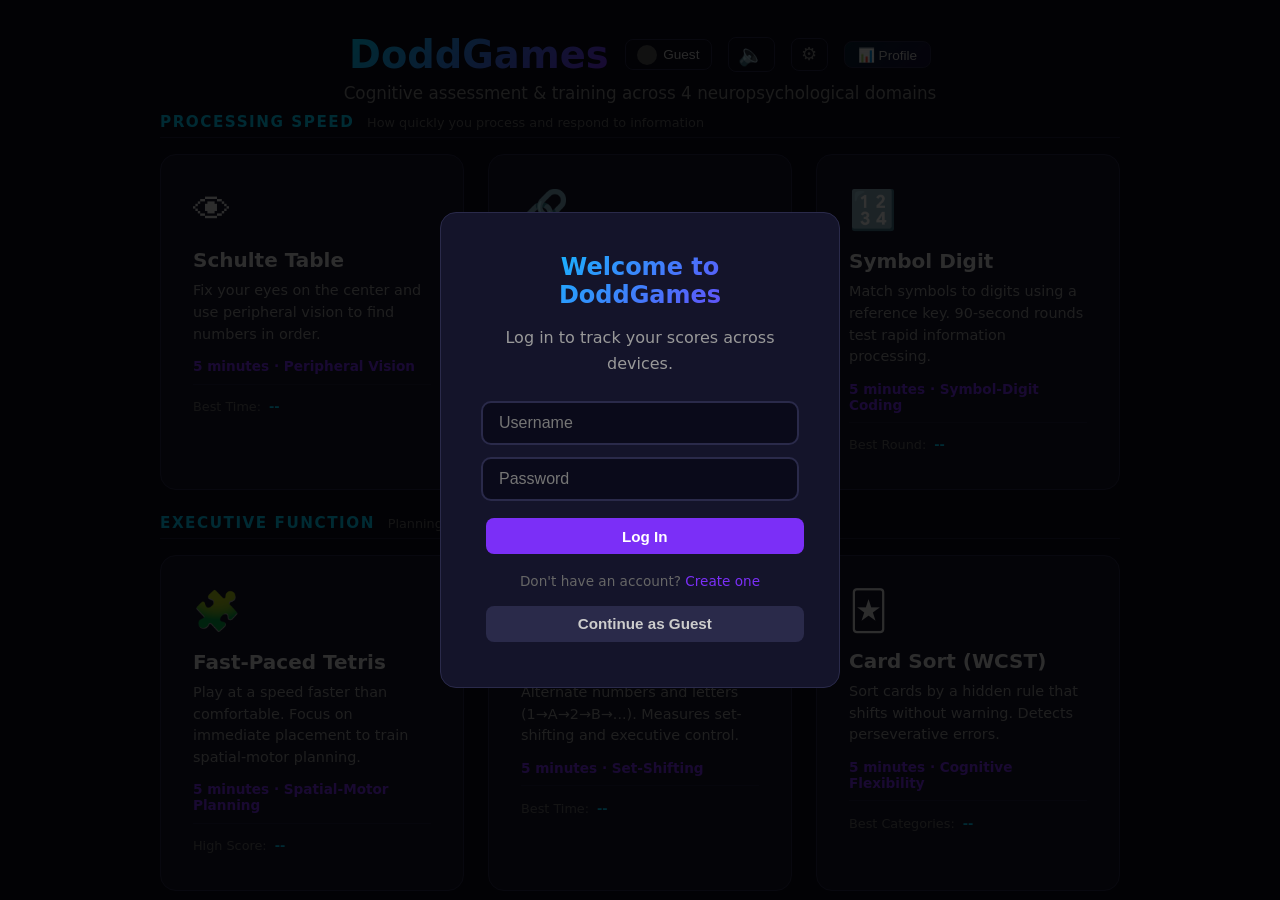
==== index.html @ d94784ae "Add change password, Reversi scores, PWA manifest, Rummy auth sync Quick wins batch: - Change passwo" ====
<!DOCTYPE html>
<html lang="en">
<head>
    <meta charset="UTF-8">
    <meta name="viewport" content="width=device-width, initial-scale=1.0, maximum-scale=1.0, user-scalable=no, viewport-fit=cover">
    <meta name="theme-color" content="#0a0a1a">
    <meta name="apple-mobile-web-app-capable" content="yes">
    <meta name="apple-mobile-web-app-status-bar-style" content="black-translucent">
    <title>DoddGames — Cognitive Assessment Platform</title>
    <link rel="manifest" href="/manifest.json">
    <link rel="apple-touch-icon" href="/icon-192.png">
    <link rel="stylesheet" href="css/styles.css">
</head>
<body>

<!-- ═══════════════════════════════════════════════════════════════
     OVERALL STRUCTURE
     ─────────────────────────────────────────────────────────────
     Single-page app: one #landing div + 11 .game-screen divs +
     one #profile-screen + two overlays (countdown, session-complete).
     Only one section is visible at a time; app.js toggles the
     CSS class "active" on .game-screen elements to show/hide them
     (see game-screen activation pattern below).
     ═══════════════════════════════════════════════════════════════ -->

<!-- ═══════════ LANDING ═══════════ -->
<!-- Root page: header controls, 4 domain sections, analytics row, and score history. -->
<div id="landing">
    <!-- Header: app title, sound toggle, settings gear, and profile shortcut. -->
    <div class="landing-header">
        <h1>DoddGames</h1>
        <!-- User display: shows logged-in name or Log In link -->
        <div class="user-switcher">
            <button class="user-switcher-btn" id="user-switcher-btn" title="Account">
                <span class="user-avatar"></span>
                <span class="user-switcher-name" id="user-display-name">Guest</span>
            </button>
            <div class="user-dropdown" id="user-dropdown">
                <div class="user-dropdown-actions">
                    <button class="user-dropdown-action" id="user-changepw-btn" style="display:none">Change Password</button>
                    <button class="user-dropdown-action" id="user-logout-btn" style="display:none">Log Out</button>
                    <button class="user-dropdown-action" id="user-login-btn">Log In</button>
                </div>
            </div>
        </div>
        <button class="sound-toggle" id="sound-toggle" title="Toggle Sound">&#128264;</button>
        <button class="settings-toggle" id="settings-toggle" title="Settings">&#9881;</button>
        <button class="profile-btn" id="profile-btn" title="Cognitive Profile">&#128202; Profile</button>
    </div>
    <p class="subtitle">Cognitive assessment &amp; training across 4 neuropsychological domains</p>

    <!-- Settings Panel: shown/hidden by the gear button; currently only age-bracket normalization. -->
    <div class="settings-panel" id="settings-panel">
        <span class="settings-user-label" id="settings-user-label">Settings (Guest)</span>
        <label>Age Bracket:
            <select id="age-bracket">
                <option value="">-- Select --</option>
                <option value="under-20">Under 20</option>
                <option value="20-29">20–29</option>
                <option value="30-39">30–39</option>
                <option value="40-49">40–49</option>
                <option value="50-59">50–59</option>
                <option value="60-69">60–69</option>
                <option value="70+">70+</option>
            </select>
        </label>
    </div>

    <!-- Streak badge: hidden until the user has played on consecutive calendar days. -->
    <div class="streak-badge" id="streak-badge">
        &#128293; <span class="streak-num" id="streak-num">0</span> day streak
    </div>

    <!-- ── DOMAIN 1: Processing Speed ── -->
    <!-- Three games measuring raw visual-motor quickness (Schulte, Trails-A, Symbol-Digit). -->
    <div class="domain-section">
        <div class="domain-header">
            <h2>Processing Speed</h2>
            <span class="domain-desc">How quickly you process and respond to information</span>
        </div>
        <div class="domain-cards">
            <!-- Each .card calls app.startGame('<id>') on click; the id matches the game-screen id prefix. -->
            <div class="card" onclick="app.startGame('schulte')">
                <div class="icon">&#128065;</div>
                <h2>Schulte Table</h2>
                <p>Fix your eyes on the center and use peripheral vision to find numbers in order.</p>
                <div class="duration">5 minutes &middot; Peripheral Vision</div>
                <!-- .card-best: populated by app.js with the personal best and a sparkline of recent scores. -->
                <div class="card-best" id="card-best-schulte">
                    <span class="best-label">Best:</span>
                    <span class="best-value">--</span>
                    <canvas class="card-sparkline" width="80" height="24"></canvas>
                </div>
            </div>
            <div class="card" onclick="app.startGame('trails-a')">
                <div class="icon">&#128279;</div>
                <h2>Trail Making A</h2>
                <p>Connect numbered circles in order as fast as possible. Measures visual scanning and motor speed.</p>
                <div class="duration">5 minutes &middot; Visual-Motor Speed</div>
                <div class="card-best" id="card-best-trails-a">
                    <span class="best-label">Best:</span>
                    <span class="best-value">--</span>
                    <canvas class="card-sparkline" width="80" height="24"></canvas>
                </div>
            </div>
            <div class="card" onclick="app.startGame('symbol-digit')">
                <div class="icon">&#128290;</div>
                <h2>Symbol Digit</h2>
                <p>Match symbols to digits using a reference key. 90-second rounds test rapid information processing.</p>
                <div class="duration">5 minutes &middot; Symbol-Digit Coding</div>
                <div class="card-best" id="card-best-symbol-digit">
                    <span class="best-label">Best:</span>
                    <span class="best-value">--</span>
                    <canvas class="card-sparkline" width="80" height="24"></canvas>
                </div>
            </div>
        </div>
    </div>

    <!-- ── DOMAIN 2: Executive Function ── -->
    <!-- Four games targeting planning, set-shifting, and spatial-motor control. -->
    <div class="domain-section">
        <div class="domain-header">
            <h2>Executive Function</h2>
            <span class="domain-desc">Planning, set-shifting, and spatial reasoning under pressure</span>
        </div>
        <div class="domain-cards">
            <div class="card" onclick="app.startGame('tetris')">
                <div class="icon">&#129513;</div>
                <h2>Fast-Paced Tetris</h2>
                <p>Play at a speed faster than comfortable. Focus on immediate placement to train spatial-motor planning.</p>
                <div class="duration">5 minutes &middot; Spatial-Motor Planning</div>
                <div class="card-best" id="card-best-tetris">
                    <span class="best-label">Best:</span>
                    <span class="best-value">--</span>
                    <canvas class="card-sparkline" width="80" height="24"></canvas>
                </div>
            </div>
            <div class="card" onclick="app.startGame('trails-b')">
                <div class="icon">&#128279;</div>
                <h2>Trail Making B</h2>
                <p>Alternate numbers and letters (1→A→2→B→...). Measures set-shifting and executive control.</p>
                <div class="duration">5 minutes &middot; Set-Shifting</div>
                <div class="card-best" id="card-best-trails-b">
                    <span class="best-label">Best:</span>
                    <span class="best-value">--</span>
                    <canvas class="card-sparkline" width="80" height="24"></canvas>
                </div>
            </div>
            <div class="card" onclick="app.startGame('card-sort')">
                <div class="icon">&#127183;</div>
                <h2>Card Sort (WCST)</h2>
                <p>Sort cards by a hidden rule that shifts without warning. Detects perseverative errors.</p>
                <div class="duration">5 minutes &middot; Cognitive Flexibility</div>
                <div class="card-best" id="card-best-card-sort">
                    <span class="best-label">Best:</span>
                    <span class="best-value">--</span>
                    <canvas class="card-sparkline" width="80" height="24"></canvas>
                </div>
            </div>
            <div class="card" onclick="app.startGame('tower')">
                <div class="icon">&#127960;</div>
                <h2>Tower of London</h2>
                <p>Move discs to match a goal in minimum moves. Measures planning depth and impulsivity.</p>
                <div class="duration">5 minutes &middot; Planning</div>
                <div class="card-best" id="card-best-tower">
                    <span class="best-label">Best:</span>
                    <span class="best-value">--</span>
                    <canvas class="card-sparkline" width="80" height="24"></canvas>
                </div>
            </div>
        </div>
    </div>

    <!-- ── DOMAIN 3: Inhibitory Control ── -->
    <!-- Three games measuring the ability to suppress prepotent or automatic responses. -->
    <div class="domain-section">
        <div class="domain-header">
            <h2>Inhibitory Control</h2>
            <span class="domain-desc">Ability to suppress automatic responses and resist interference</span>
        </div>
        <div class="domain-cards">
            <div class="card" onclick="app.startGame('stroop')">
                <div class="icon">&#127912;</div>
                <h2>Stroop Challenge</h2>
                <p>Name the <em>ink color</em>, not the word. Measures interference control in the frontal lobe.</p>
                <div class="duration">5 minutes &middot; Interference Control</div>
                <div class="card-best" id="card-best-stroop">
                    <span class="best-label">Best:</span>
                    <span class="best-value">--</span>
                    <canvas class="card-sparkline" width="80" height="24"></canvas>
                </div>
            </div>
            <div class="card" onclick="app.startGame('gonogo')">
                <div class="icon">&#128994;</div>
                <h2>Go / No-Go</h2>
                <p>Respond to green circles, withhold for red. Quantifies disinhibition and reaction time variability.</p>
                <div class="duration">5 minutes &middot; Response Inhibition</div>
                <div class="card-best" id="card-best-gonogo">
                    <span class="best-label">Best:</span>
                    <span class="best-value">--</span>
                    <canvas class="card-sparkline" width="80" height="24"></canvas>
                </div>
            </div>
            <div class="card" onclick="app.startGame('cpt')">
                <div class="icon">&#128172;</div>
                <h2>Continuous Performance (AX-CPT)</h2>
                <p>Sustained attention with context-dependent inhibition. Measures proactive control.</p>
                <div class="duration">5 minutes &middot; Sustained Attention</div>
                <div class="card-best" id="card-best-cpt">
                    <span class="best-label">Best:</span>
                    <span class="best-value">--</span>
                    <canvas class="card-sparkline" width="80" height="24"></canvas>
                </div>
            </div>
        </div>
    </div>

    <!-- ── DOMAIN 4: Memory ── -->
    <!-- One game covering verbal encoding, consolidation, and delayed recall (RAVLT-style). -->
    <div class="domain-section">
        <div class="domain-header">
            <h2>Memory</h2>
            <span class="domain-desc">Encoding vs. retrieval — the critical diagnostic dissociation</span>
        </div>
        <div class="domain-cards">
            <div class="card" onclick="app.startGame('word-list')">
                <div class="icon">&#128218;</div>
                <h2>Word List Learning</h2>
                <p>Learn 15 words across 3 trials, then recall after delay. Tests encoding, consolidation, and retrieval.</p>
                <div class="duration">5 minutes &middot; Verbal Memory</div>
                <div class="card-best" id="card-best-word-list">
                    <span class="best-label">Best:</span>
                    <span class="best-value">--</span>
                    <canvas class="card-sparkline" width="80" height="24"></canvas>
                </div>
            </div>
            <div class="card" onclick="app.startGame('digit-span')">
                <div class="icon">&#128290;</div>
                <h2>Digit Span</h2>
                <p>Remember and repeat digit sequences forward and backward. Tests short-term and working memory capacity.</p>
                <div class="duration">5 minutes &middot; Working Memory</div>
                <div class="card-best" id="card-best-digit-span">
                    <span class="best-label">Best:</span>
                    <span class="best-value">--</span>
                    <canvas class="card-sparkline" width="80" height="24"></canvas>
                </div>
            </div>
        </div>
    </div>

    <!-- ── STRATEGY GAMES ── -->
    <div class="domain-section">
        <div class="domain-header">
            <h2>Strategy Games</h2>
            <span class="domain-desc">Classic games for strategic thinking and planning</span>
        </div>
        <div class="domain-cards">
            <a href="/reversi/" class="card card-link">
                <div class="icon">&#9898;</div>
                <h2>Reversi</h2>
                <p>Outflank your opponent on an 8x8 board. 10 AI levels from Beginner to Mastery.</p>
                <div class="duration">Untimed &middot; Strategy</div>
            </a>
            <a href="/rummy5000" class="card card-link">
                <div class="icon">&#127183;</div>
                <h2>Rummy 5000</h2>
                <p>Classic rummy card game against AI opponents with three difficulty levels.</p>
                <div class="duration">Untimed &middot; Strategy</div>
            </a>
        </div>
    </div>

    <!-- Analytics Row: per-domain composite scores injected by app.js after at least one session. -->
    <div class="analytics-row" id="analytics-row"></div>

    <!-- Score History: scrollable log of every completed session with export/import/clear controls. -->
    <div class="history-section" id="history-section">
        <div class="history-header">
            <h3>Score History</h3>
            <div class="history-actions">
                <button class="action-btn" onclick="app.scores.exportData(app.users.getActiveUser()?.name || '')">Export</button>
                <button class="action-btn" onclick="document.getElementById('import-file').click()">Import</button>
                <button class="action-btn danger" onclick="app.scores.clearHistory()">Clear All</button>
            </div>
        </div>
        <div id="history-list" class="history-list"></div>
    </div>
    <!-- Hidden file input; triggered by the Import button above to load a JSON score archive. -->
    <input type="file" id="import-file" accept=".json" onchange="app.scores.importData(event)">
</div>

<!-- ═══════════ COUNTDOWN OVERLAY ═══════════ -->
<!-- Shown for 3 seconds before any game starts; rendered on top of all screens via z-index. -->
<div class="countdown-overlay" id="countdown-overlay">
    <div class="countdown-num" id="countdown-num">3</div>
    <div class="countdown-label" id="countdown-label">Get ready...</div>
</div>

<!-- ══════════════════════════════════════════════════════════════
     GAME SCREENS  (activation pattern)
     ────────────────────────────────────────────────────────────
     Every game lives in a <div class="game-screen"> that is
     hidden by default (display:none in CSS).  app.startGame()
     adds the class "active" to the target screen and removes it
     from all others, making exactly one screen visible at a time.
     Each screen follows the same top-bar / stats-row / play-area
     layout so game modules can be developed independently.
     ══════════════════════════════════════════════════════════════ -->

<!-- ═══════════ SCHULTE TABLE ═══════════ -->
<!-- Processing Speed — peripheral vision grid; size toggled between 3×3, 5×5, and 7×7. -->
<div id="schulte-screen" class="game-screen">
    <div class="top-bar">
        <button class="back-btn" onclick="app.goHome()">&#8592; Back</button>
        <h2>Schulte Table</h2>
        <div class="timer-display" id="schulte-timer" role="timer" aria-live="off" aria-label="Time remaining">5:00</div>
        <button class="fullscreen-btn" id="fs-btn-schulte" title="Fullscreen" aria-label="Toggle fullscreen">&#x26F6;</button>
    </div>
    <div class="stats-row">
        <div class="stat"><div class="label">Table</div><div class="value" id="schulte-table-num" role="status" aria-live="polite">1 / 5</div></div>
        <div class="stat"><div class="label">Best Time</div><div class="value" id="schulte-best" role="status" aria-live="polite">--</div></div>
        <div class="stat"><div class="label">Errors</div><div class="value" id="schulte-errors" role="status" aria-live="polite">0</div></div>
    </div>
    <div class="difficulty-selector" id="schulte-difficulty">
        <button class="diff-btn" data-size="3" onclick="app.schulte.setSize(3)">3&times;3</button>
        <button class="diff-btn active" data-size="5" onclick="app.schulte.setSize(5)">5&times;5</button>
        <button class="diff-btn" data-size="7" onclick="app.schulte.setSize(7)">7&times;7</button>
    </div>
    <p class="schulte-instruction">Keep eyes on center &mdash; use peripheral vision</p>
    <div class="schulte-next-num">Find: <span id="schulte-next">1</span></div>
    <div class="schulte-board grid-5" id="schulte-board"></div>
</div>

<!-- ═══════════ TETRIS ═══════════ -->
<!-- Executive Function — spatial-motor planning; canvas-rendered with separate next-piece preview. -->
<div id="tetris-screen" class="game-screen">
    <div class="top-bar">
        <button class="back-btn" onclick="app.goHome()">&#8592; Back</button>
        <h2>Fast-Paced Tetris</h2>
        <div class="timer-display" id="tetris-timer" role="timer" aria-live="off" aria-label="Time remaining">5:00</div>
        <button class="fullscreen-btn" id="fs-btn-tetris" title="Fullscreen" aria-label="Toggle fullscreen">&#x26F6;</button>
    </div>
    <div class="tetris-wrapper">
        <canvas id="tetris-canvas" width="250" height="500"></canvas>
        <div class="tetris-side">
            <div>
                <div class="label">Next</div>
                <canvas id="tetris-next-canvas" width="100" height="100"></canvas>
            </div>
            <div>
                <div class="label">Score</div>
                <div class="value" id="tetris-score">0</div>
            </div>
            <div>
                <div class="label">Lines</div>
                <div class="value" id="tetris-lines">0</div>
            </div>
            <div>
                <div class="label">Level</div>
                <div class="value" id="tetris-level">1</div>
            </div>
            <div>
                <div class="label">Game Overs</div>
                <div class="value" id="tetris-gameovers">0</div>
            </div>
        </div>
    </div>
    <!-- Keyboard hint for desktop; touch-controls below are shown on mobile. -->
    <div class="tetris-controls-hint">
        &#8592; &#8594; Move &nbsp;|&nbsp; &#8593; Rotate &nbsp;|&nbsp; &#8595; Hard Drop &nbsp;|&nbsp; Space Pause
    </div>
    <div class="touch-controls" id="tetris-touch">
        <button class="touch-btn" data-action="left">&#8592;</button>
        <button class="touch-btn" data-action="rotate">&#8635;</button>
        <button class="touch-btn" data-action="right">&#8594;</button>
        <button class="touch-btn" data-action="drop">&#8595;</button>
        <button class="touch-btn wide" data-action="pause">PAUSE</button>
    </div>
</div>

<!-- ═══════════ STROOP ═══════════ -->
<!-- Inhibitory Control — ink-color naming; colorblind-friendly palette available via CB toggle. -->
<div id="stroop-screen" class="game-screen">
    <div class="top-bar">
        <button class="back-btn" onclick="app.goHome()">&#8592; Back</button>
        <h2>Stroop Challenge</h2>
        <div class="timer-display" id="stroop-timer" role="timer" aria-live="off" aria-label="Time remaining">5:00</div>
        <button class="fullscreen-btn" id="fs-btn-stroop" title="Fullscreen" aria-label="Toggle fullscreen">&#x26F6;</button>
    </div>
    <div class="stats-row">
        <div class="stat"><div class="label">Correct</div><div class="value" id="stroop-correct" role="status" aria-live="polite">0</div></div>
        <div class="stat"><div class="label">Wrong</div><div class="value" id="stroop-wrong" role="status" aria-live="polite">0</div></div>
        <div class="stat"><div class="label">Streak</div><div class="value" id="stroop-streak" role="status" aria-live="polite">0</div></div>
        <div class="stat"><div class="label">Accuracy</div><div class="value" id="stroop-accuracy" role="status" aria-live="polite">--%</div></div>
    </div>
    <div class="difficulty-selector" id="stroop-difficulty">
        <button class="diff-btn" data-level="1" onclick="app.stroop.setDifficulty(1)">Easy</button>
        <button class="diff-btn active" data-level="2" onclick="app.stroop.setDifficulty(2)">Medium</button>
        <button class="diff-btn" data-level="3" onclick="app.stroop.setDifficulty(3)">Hard</button>
        <button class="cb-toggle" id="cb-toggle" title="Colorblind-friendly colors" onclick="app.stroop.toggleColorblind()">&#128065; CB</button>
    </div>
    <p class="schulte-instruction">Name the <strong>INK COLOR</strong>, not the word! <span class="stroop-difficulty-label" id="stroop-diff-label"></span></p>
    <!-- #stroop-word displays the stimulus; #stroop-buttons is populated dynamically with color choices. -->
    <div class="stroop-word" id="stroop-word"></div>
    <div class="stroop-buttons" id="stroop-buttons"></div>
    <div class="stroop-feedback" id="stroop-feedback" role="status" aria-live="assertive"></div>
</div>

<!-- ═══════════ TRAIL MAKING A ═══════════ -->
<!-- Processing Speed — numbers-only canvas trail; measures visual-scanning and motor speed. -->
<div id="trails-a-screen" class="game-screen">
    <div class="top-bar">
        <button class="back-btn" onclick="app.goHome()">&#8592; Back</button>
        <h2>Trail Making A</h2>
        <div class="timer-display" id="trails-a-timer" role="timer" aria-live="off" aria-label="Time remaining">5:00</div>
        <button class="fullscreen-btn" id="fs-btn-trails-a" title="Fullscreen" aria-label="Toggle fullscreen">&#x26F6;</button>
    </div>
    <div class="stats-row">
        <div class="stat"><div class="label">Trail</div><div class="value" id="trails-a-num" role="status" aria-live="polite">1</div></div>
        <div class="stat"><div class="label">Best Time</div><div class="value" id="trails-a-best" role="status" aria-live="polite">--</div></div>
        <div class="stat"><div class="label">Errors</div><div class="value" id="trails-a-errors" role="status" aria-live="polite">0</div></div>
    </div>
    <p class="schulte-instruction">Connect numbers in order: 1 &rarr; 2 &rarr; 3 &rarr; ... &rarr; 25</p>
    <div class="trails-canvas-wrap">
        <canvas id="trails-a-canvas" width="700" height="500"></canvas>
    </div>
</div>

<!-- ═══════════ GO / NO-GO ═══════════ -->
<!-- Inhibitory Control — respond to green, withhold for red; tracks hits, false alarms, misses, and RT. -->
<div id="gonogo-screen" class="game-screen">
    <div class="top-bar">
        <button class="back-btn" onclick="app.goHome()">&#8592; Back</button>
        <h2>Go / No-Go</h2>
        <div class="timer-display" id="gonogo-timer" role="timer" aria-live="off" aria-label="Time remaining">5:00</div>
        <button class="fullscreen-btn" id="fs-btn-gonogo" title="Fullscreen" aria-label="Toggle fullscreen">&#x26F6;</button>
    </div>
    <div class="stats-row">
        <div class="stat"><div class="label">Hits</div><div class="value" id="gonogo-hits" role="status" aria-live="polite">0</div></div>
        <div class="stat"><div class="label">False Alarms</div><div class="value" id="gonogo-false-alarms" role="status" aria-live="polite">0</div></div>
        <div class="stat"><div class="label">Misses</div><div class="value" id="gonogo-misses" role="status" aria-live="polite">0</div></div>
        <div class="stat"><div class="label">Avg RT</div><div class="value" id="gonogo-rt" role="status" aria-live="polite">--</div></div>
    </div>
    <p class="schulte-instruction">Press <strong>SPACE</strong> or tap for <span style="color:#2ecc71">GREEN</span> circles. Do NOT respond to <span style="color:#e74c3c">RED</span> circles.</p>
    <div class="gonogo-area" id="gonogo-area">
        <div class="gonogo-circle" id="gonogo-circle"></div>
        <button class="gonogo-tap-btn" id="gonogo-tap-btn">TAP</button>
    </div>
</div>

<!-- ═══════════ TRAIL MAKING B ═══════════ -->
<!-- Executive Function — alternating number/letter canvas trail; adds set-shifting demand over TMT-A. -->
<div id="trails-b-screen" class="game-screen">
    <div class="top-bar">
        <button class="back-btn" onclick="app.goHome()">&#8592; Back</button>
        <h2>Trail Making B</h2>
        <div class="timer-display" id="trails-b-timer" role="timer" aria-live="off" aria-label="Time remaining">5:00</div>
        <button class="fullscreen-btn" id="fs-btn-trails-b" title="Fullscreen" aria-label="Toggle fullscreen">&#x26F6;</button>
    </div>
    <div class="stats-row">
        <div class="stat"><div class="label">Trail</div><div class="value" id="trails-b-num" role="status" aria-live="polite">1</div></div>
        <div class="stat"><div class="label">Best Time</div><div class="value" id="trails-b-best" role="status" aria-live="polite">--</div></div>
        <div class="stat"><div class="label">Errors</div><div class="value" id="trails-b-errors" role="status" aria-live="polite">0</div></div>
    </div>
    <p class="schulte-instruction">Alternate numbers and letters: 1 &rarr; A &rarr; 2 &rarr; B &rarr; ... &rarr; 13 &rarr; L &nbsp; Next: <strong id="trails-b-next-target">1</strong></p>
    <div class="trails-canvas-wrap">
        <canvas id="trails-b-canvas" width="700" height="500"></canvas>
    </div>
</div>

<!-- ═══════════ CARD SORT (WCST) ═══════════ -->
<!-- Executive Function — Wisconsin Card Sorting Test analog; perseverative-error count is key metric. -->
<div id="card-sort-screen" class="game-screen">
    <div class="top-bar">
        <button class="back-btn" onclick="app.goHome()">&#8592; Back</button>
        <h2>Card Sort (WCST)</h2>
        <div class="timer-display" id="card-sort-timer" role="timer" aria-live="off" aria-label="Time remaining">5:00</div>
        <button class="fullscreen-btn" id="fs-btn-card-sort" title="Fullscreen" aria-label="Toggle fullscreen">&#x26F6;</button>
    </div>
    <div class="stats-row">
        <div class="stat"><div class="label">Categories</div><div class="value" id="cardsort-categories" role="status" aria-live="polite">0</div></div>
        <div class="stat"><div class="label">Errors</div><div class="value" id="cardsort-errors" role="status" aria-live="polite">0</div></div>
        <div class="stat"><div class="label">Perseverative</div><div class="value" id="cardsort-persev" role="status" aria-live="polite">0</div></div>
    </div>
    <p class="schulte-instruction">Match the stimulus card to a reference card. The sorting rule is hidden &mdash; learn from feedback!</p>
    <div class="cardsort-area">
        <!-- Four static reference cards; the active sorting rule (color/shape/number) shifts silently. -->
        <div class="cardsort-label">Reference Cards</div>
        <div class="cardsort-references" id="cardsort-references"></div>
        <div class="cardsort-label">Match this card &darr;</div>
        <div id="cardsort-stimulus"></div>
        <div class="cardsort-feedback" id="cardsort-feedback"></div>
    </div>
</div>

<!-- ═══════════ TOWER OF LONDON ═══════════ -->
<!-- Executive Function — planning depth task; Avg Plan time (ms before first move) quantifies impulsivity. -->
<div id="tower-screen" class="game-screen">
    <div class="top-bar">
        <button class="back-btn" onclick="app.goHome()">&#8592; Back</button>
        <h2>Tower of London</h2>
        <div class="timer-display" id="tower-timer" role="timer" aria-live="off" aria-label="Time remaining">5:00</div>
        <button class="fullscreen-btn" id="fs-btn-tower" title="Fullscreen" aria-label="Toggle fullscreen">&#x26F6;</button>
    </div>
    <div class="stats-row">
        <div class="stat"><div class="label">Solved</div><div class="value" id="tower-solved" role="status" aria-live="polite">0</div></div>
        <div class="stat"><div class="label">Moves</div><div class="value" id="tower-moves" role="status" aria-live="polite">0</div></div>
        <div class="stat"><div class="label">Optimal</div><div class="value" id="tower-optimal" role="status" aria-live="polite">--</div></div>
        <div class="stat"><div class="label">Avg Plan</div><div class="value" id="tower-planning" role="status" aria-live="polite">--</div></div>
    </div>
    <div class="tower-area">
        <div class="tower-label">Click a peg to select, then click another to move the top disc</div>
        <!-- Three interactive source pegs; disc elements are injected by app.js at puzzle start. -->
        <div class="tower-pegs">
            <div class="tower-peg" id="tower-peg-0">
                <div class="tower-peg-rod"><div class="tower-discs"></div></div>
                <div class="tower-peg-base"></div>
            </div>
            <div class="tower-peg" id="tower-peg-1">
                <div class="tower-peg-rod"><div class="tower-discs"></div></div>
                <div class="tower-peg-base"></div>
            </div>
            <div class="tower-peg" id="tower-peg-2">
                <div class="tower-peg-rod"><div class="tower-discs"></div></div>
                <div class="tower-peg-base"></div>
            </div>
        </div>
        <!-- Three read-only goal pegs showing the target disc arrangement for the current puzzle. -->
        <div class="tower-label">Goal</div>
        <div class="tower-goal-pegs">
            <div class="tower-goal-peg" id="tower-goal-0">
                <div class="tower-peg-rod"><div class="tower-discs"></div></div>
                <div class="tower-peg-base"></div>
            </div>
            <div class="tower-goal-peg" id="tower-goal-1">
                <div class="tower-peg-rod"><div class="tower-discs"></div></div>
                <div class="tower-peg-base"></div>
            </div>
            <div class="tower-goal-peg" id="tower-goal-2">
                <div class="tower-peg-rod"><div class="tower-discs"></div></div>
                <div class="tower-peg-base"></div>
            </div>
        </div>
        <div class="tower-feedback" id="tower-feedback"></div>
    </div>
</div>

<!-- ═══════════ SYMBOL DIGIT (SDMT) ═══════════ -->
<!-- Processing Speed — Symbol Digit Modalities Test; 90-second timed rounds, best-round tracked. -->
<div id="symbol-digit-screen" class="game-screen">
    <div class="top-bar">
        <button class="back-btn" onclick="app.goHome()">&#8592; Back</button>
        <h2>Symbol Digit</h2>
        <div class="timer-display" id="symbol-digit-timer" role="timer" aria-live="off" aria-label="Time remaining">5:00</div>
        <button class="fullscreen-btn" id="fs-btn-symbol-digit" title="Fullscreen" aria-label="Toggle fullscreen">&#x26F6;</button>
    </div>
    <div class="stats-row">
        <div class="stat"><div class="label">Correct</div><div class="value" id="sdmt-correct" role="status" aria-live="polite">0</div></div>
        <div class="stat"><div class="label">Errors</div><div class="value" id="sdmt-errors" role="status" aria-live="polite">0</div></div>
        <div class="stat"><div class="label">Round</div><div class="value" id="sdmt-round" role="status" aria-live="polite">1</div></div>
        <div class="stat"><div class="label">Best Round</div><div class="value" id="sdmt-best" role="status" aria-live="polite">--</div></div>
    </div>
    <div class="sdmt-area">
        <!-- #sdmt-key: the symbol→digit reference legend, regenerated each round. -->
        <div class="sdmt-key" id="sdmt-key"></div>
        <div class="sdmt-round-timer">Round: <span id="sdmt-round-timer">90</span>s</div>
        <!-- #sdmt-stimulus: the current symbol to identify; #sdmt-digits: tap buttons for mobile. -->
        <div class="sdmt-stimulus" id="sdmt-stimulus"></div>
        <p class="schulte-instruction">Press the matching digit key (1-9) or tap a button</p>
        <div class="sdmt-digits" id="sdmt-digits"></div>
    </div>
</div>

<!-- ═══════════ WORD LIST LEARNING ═══════════ -->
<!-- Memory — RAVLT-style; phases cycle Study→Recall (×3 trials) then Delayed Recall→Recognition. -->
<div id="word-list-screen" class="game-screen">
    <div class="top-bar">
        <button class="back-btn" onclick="app.goHome()">&#8592; Back</button>
        <h2>Word List Learning</h2>
        <div class="timer-display" id="word-list-timer" role="timer" aria-live="off" aria-label="Time remaining">5:00</div>
        <button class="fullscreen-btn" id="fs-btn-word-list" title="Fullscreen" aria-label="Toggle fullscreen">&#x26F6;</button>
    </div>
    <div class="stats-row">
        <div class="stat"><div class="label">Trial</div><div class="value" id="wordlist-trial" role="status" aria-live="polite">1</div></div>
        <div class="stat"><div class="label">Recalled</div><div class="value" id="wordlist-recalled" role="status" aria-live="polite">0</div></div>
        <div class="stat"><div class="label">Phase</div><div class="value" id="wordlist-phase" role="status" aria-live="polite">Study</div></div>
        <div class="stat"><div class="label">Curve</div><div class="value" id="wordlist-learning-curve" role="status" aria-live="polite">--</div></div>
    </div>
    <div class="wordlist-area">
        <!-- #wordlist-display: shows the word list during Study phase; cleared during Recall. -->
        <div class="wordlist-display" id="wordlist-display"></div>
        <!-- #wordlist-input-area: free-recall text entry; visible only during Recall phases. -->
        <div class="wordlist-input-area" id="wordlist-input-area">
            <input type="text" id="wordlist-input" placeholder="Type a word..." autocomplete="off" autocapitalize="none">
            <button id="wordlist-submit">Submit</button>
            <span class="wordlist-recall-timer" id="wordlist-recall-timer">60s</span>
        </div>
        <!-- #wordlist-recognition: old/new forced-choice shown only in the final Recognition phase. -->
        <div class="wordlist-recognition" id="wordlist-recognition">
            <button class="wordlist-recog-btn" data-response="old">Old (was in list)</button>
            <button class="wordlist-recog-btn" data-response="new">New (not in list)</button>
            <span id="wordlist-recog-progress"></span>
        </div>
        <div class="wordlist-feedback" id="wordlist-feedback"></div>
    </div>
</div>

<!-- ═══════════ DIGIT SPAN ═══════════ -->
<!-- Memory — Forward and reverse digit recall; measures phonological loop and central executive. -->
<div id="digit-span-screen" class="game-screen">
    <div class="top-bar">
        <button class="back-btn" onclick="app.goHome()">&#8592; Back</button>
        <h2>Digit Span</h2>
        <div class="timer-display" id="digit-span-timer" role="timer" aria-live="off" aria-label="Time remaining">5:00</div>
        <button class="fullscreen-btn" id="fs-btn-digit-span" title="Fullscreen" aria-label="Toggle fullscreen">&#x26F6;</button>
    </div>
    <div class="stats-row">
        <div class="stat"><div class="label">Phase</div><div class="value" id="digit-span-phase" role="status" aria-live="polite">Forward</div></div>
        <div class="stat"><div class="label">Span</div><div class="value" id="digit-span-stat" role="status" aria-live="polite">--</div></div>
        <div class="stat"><div class="label">Trials</div><div class="value" id="digit-span-trial" role="status" aria-live="polite">0</div></div>
        <div class="stat"><div class="label">Correct</div><div class="value" id="digit-span-correct" role="status" aria-live="polite">0</div></div>
    </div>
    <p class="digit-span-instruction" id="digit-span-instruction">Forward Span — watch the digits, then repeat them in order</p>
    <div class="digit-span-area">
        <div class="digit-span-display" id="digit-span-display"></div>
        <div class="digit-span-input" id="digit-span-input"></div>
        <div class="digit-span-feedback" id="digit-span-feedback"></div>
        <div class="digit-span-numpad" id="digit-span-numpad">
            <button class="digit-btn" data-digit="1">1</button>
            <button class="digit-btn" data-digit="2">2</button>
            <button class="digit-btn" data-digit="3">3</button>
            <button class="digit-btn" data-digit="4">4</button>
            <button class="digit-btn" data-digit="5">5</button>
            <button class="digit-btn" data-digit="6">6</button>
            <button class="digit-btn" data-digit="7">7</button>
            <button class="digit-btn" data-digit="8">8</button>
            <button class="digit-btn" data-digit="9">9</button>
            <button class="digit-btn digit-span-backspace" id="digit-span-backspace" title="Backspace" aria-label="Backspace">&#9003;</button>
            <button class="digit-btn" data-digit="0">0</button>
            <button class="digit-btn digit-span-submit" id="digit-span-submit" title="Submit" aria-label="Submit">&#10003;</button>
        </div>
    </div>
</div>

<!-- ═══════════ CONTINUOUS PERFORMANCE (AX-CPT) ═══════════ -->
<!-- Inhibitory Control — context-dependent inhibition; BX hits and AX false-alarms are key metrics. -->
<div id="cpt-screen" class="game-screen">
    <div class="top-bar">
        <button class="back-btn" onclick="app.goHome()">&#8592; Back</button>
        <h2>AX-CPT</h2>
        <div class="timer-display" id="cpt-timer" role="timer" aria-live="off" aria-label="Time remaining">5:00</div>
        <button class="fullscreen-btn" id="fs-btn-cpt" title="Fullscreen" aria-label="Toggle fullscreen">&#x26F6;</button>
    </div>
    <div class="stats-row">
        <div class="stat"><div class="label">BX Hits</div><div class="value" id="cpt-hits" role="status" aria-live="polite">0</div></div>
        <div class="stat"><div class="label">AX False Alarms</div><div class="value" id="cpt-false-alarms" role="status" aria-live="polite">0</div></div>
        <div class="stat"><div class="label">AX Inhibits</div><div class="value" id="cpt-ax-inhibit" role="status" aria-live="polite">0</div></div>
        <div class="stat"><div class="label">Avg RT</div><div class="value" id="cpt-rt" role="status" aria-live="polite">--</div></div>
    </div>
    <p class="schulte-instruction">Press <strong>SPACE</strong> when you see <strong style="color:#00d4ff">X</strong>, but <strong style="color:#e74c3c">NOT</strong> if <strong style="color:#f39c12">A</strong> came before it.</p>
    <!-- #cpt-instruction-context: shows the cue letter (A or non-A) one step before the probe. -->
    <div class="cpt-area" id="cpt-area">
        <div class="cpt-context" id="cpt-instruction-context"></div>
        <div class="cpt-letter" id="cpt-letter"></div>
        <button class="gonogo-tap-btn" id="cpt-tap-btn">TAP</button>
    </div>
</div>

<!-- ═══════════ COGNITIVE PROFILE ═══════════ -->
<!-- Aggregated cross-game dashboard: radar chart, domain scores, pattern analysis, and retest trends. -->
<div id="profile-screen" class="game-screen">
    <div class="top-bar">
        <button class="back-btn" onclick="app.goHome()">&#8592; Back</button>
        <h2>Cognitive Profile</h2>
    </div>
    <div class="profile-content">
        <h3 class="profile-user-heading" id="profile-user-name">Guest</h3>
        <div class="profile-disclaimer">This is an educational tool, not a clinical diagnostic instrument. Results should not be used for self-diagnosis.</div>

        <!-- Radar chart: one axis per domain; scores normalised to 0–100 percentile within age bracket. -->
        <div class="profile-section">
            <h3>Domain Overview</h3>
            <canvas id="profile-radar" width="400" height="400"></canvas>
            <div id="profile-domains" class="profile-domains"></div>
        </div>

        <!-- Pattern Analysis: narrative interpretation injected by app.js based on domain score profile. -->
        <div class="profile-section">
            <h3>Pattern Analysis</h3>
            <div id="profile-pattern" class="profile-pattern-box"></div>
        </div>

        <!-- Retest Trends: per-game sparklines showing score trajectory across all saved sessions. -->
        <div class="profile-section">
            <h3>Retest Trends</h3>
            <div id="profile-retest" class="profile-retest"></div>
        </div>

        <!-- Game Detail: expandable per-game breakdown with raw stats for the most recent session. -->
        <div class="profile-section">
            <h3>Game Detail</h3>
            <div id="profile-game-detail" class="profile-game-detail"></div>
        </div>
    </div>
</div>

<!-- Floating pause key hint — visible during game sessions only -->
<div class="pause-key-hint" id="pause-key-hint" style="display:none">Space to pause</div>

<!-- Mobile pause button — visible on touch devices during game sessions (not Tetris, which has its own) -->
<button class="mobile-pause-btn" id="mobile-pause-btn" style="display:none" aria-label="Pause game">&#9208;</button>

<!-- ═══════════ AUTH OVERLAY ═══════════ -->
<!-- Login / Register form shown on page load when not logged in. -->
<div class="overlay" id="auth-overlay">
    <div class="overlay-box auth-box">
        <!-- Login form -->
        <div id="auth-login-form">
            <h2>Welcome to DoddGames</h2>
            <p>Log in to track your scores across devices.</p>
            <div class="auth-error" id="login-error" style="display:none"></div>
            <input type="text" id="login-username" class="auth-input" placeholder="Username" maxlength="20" autocomplete="username">
            <input type="password" id="login-password" class="auth-input" placeholder="Password" autocomplete="current-password">
            <button class="btn btn-primary auth-submit" id="login-submit-btn">Log In</button>
            <p class="auth-switch">Don't have an account? <a href="#" id="show-register-btn">Create one</a></p>
            <button class="btn btn-secondary auth-guest" id="auth-guest-btn">Continue as Guest</button>
        </div>
        <!-- Register form -->
        <div id="auth-register-form" style="display:none">
            <h2>Create Account</h2>
            <p>Your scores will be saved and accessible from any device.</p>
            <div class="auth-error" id="register-error" style="display:none"></div>
            <input type="text" id="register-username" class="auth-input" placeholder="Username (3-20 chars)" maxlength="20" autocomplete="username">
            <input type="password" id="register-password" class="auth-input" placeholder="Password (4+ chars)" autocomplete="new-password">
            <input type="text" id="register-name" class="auth-input" placeholder="Display name (optional)" maxlength="20" autocomplete="off">
            <div class="user-color-picker">
                <span class="user-color-option selected" data-color="#7b2ff7" style="background:#7b2ff7"></span>
                <span class="user-color-option" data-color="#e74c3c" style="background:#e74c3c"></span>
                <span class="user-color-option" data-color="#3498db" style="background:#3498db"></span>
                <span class="user-color-option" data-color="#2ecc71" style="background:#2ecc71"></span>
                <span class="user-color-option" data-color="#f39c12" style="background:#f39c12"></span>
                <span class="user-color-option" data-color="#e91e63" style="background:#e91e63"></span>
                <span class="user-color-option" data-color="#00bcd4" style="background:#00bcd4"></span>
                <span class="user-color-option" data-color="#ff5722" style="background:#ff5722"></span>
                <span class="user-color-option" data-color="#9c27b0" style="background:#9c27b0"></span>
                <span class="user-color-option" data-color="#4caf50" style="background:#4caf50"></span>
            </div>
            <button class="btn btn-primary auth-submit" id="register-submit-btn">Create Account</button>
            <p class="auth-switch">Already have an account? <a href="#" id="show-login-btn">Log in</a></p>
        </div>
    </div>
</div>

<!-- ═══════════ CHANGE PASSWORD OVERLAY ═══════════ -->
<div class="overlay" id="changepw-overlay">
    <div class="overlay-box auth-box">
        <h2>Change Password</h2>
        <div class="auth-error" id="changepw-error" style="display:none"></div>
        <div class="auth-success" id="changepw-success" style="display:none"></div>
        <input type="password" id="changepw-current" class="auth-input" placeholder="Current password" autocomplete="current-password">
        <input type="password" id="changepw-new" class="auth-input" placeholder="New password (4+ chars)" autocomplete="new-password">
        <input type="password" id="changepw-confirm" class="auth-input" placeholder="Confirm new password" autocomplete="new-password">
        <div class="overlay-actions" style="margin-top:0.5rem">
            <button class="btn btn-primary" id="changepw-submit-btn">Update Password</button>
            <button class="btn btn-secondary" id="changepw-cancel-btn">Cancel</button>
        </div>
    </div>
</div>

<!-- ═══════════ PAUSE OVERLAY ═══════════ -->
<!-- Shown when the player pauses during any game session. z-index sits between game and countdown. -->
<div class="pause-overlay" id="pause-overlay">
    <div class="pause-box">
        <div class="pause-icon">&#9208;</div>
        <h2>Paused</h2>
        <p class="pause-hint" id="pause-hint">Press Space to resume</p>
        <button class="btn btn-primary" id="pause-resume-btn">Resume</button>
        <button class="btn btn-secondary" onclick="app.goHome()">Quit to Menu</button>
    </div>
</div>


<!-- ═══════════ SESSION COMPLETE OVERLAY ═══════════ -->
<!-- Shown after each game ends; #overlay-summary is filled with score/percentile text by app.js. -->
<div class="overlay" id="overlay-complete" role="alert" aria-live="assertive">
    <div class="overlay-box">
        <h2>Session Complete</h2>
        <p id="overlay-summary"></p>
        <button class="btn btn-primary" onclick="app.goHome()">Back to Menu</button>
        <button class="btn btn-secondary" id="overlay-replay-btn">Play Again</button>
    </div>
</div>

<script type="module" src="js/app.js"></script>
</body>
</html>
---- css/styles.css ----
/* ══════════════════════════════════════════════════════════
   DoddGames — Cognitive Assessment Platform
   Design system: dark theme (#0a0a1a bg, #00d4ff cyan accents,
   #7b2ff7 purple primary, #2ecc71 correct/green, #e74c3c error/red,
   #f39c12 amber warnings). All layout uses fixed/overflow:hidden so
   each game-screen fills the viewport without page-level scrolling.
   ══════════════════════════════════════════════════════════ */

/* Reset: normalize box model across all elements */
* { margin: 0; padding: 0; box-sizing: border-box; }

/* Root surface: fixed-position dark canvas; position:fixed + overflow:hidden
   prevents elastic scroll on iOS while keeping the body full-screen */
body {
    font-family: 'Segoe UI', system-ui, -apple-system, sans-serif;
    background: #0a0a1a;
    color: #e0e0e0;
    width: 100%;
    height: 100%;
    overflow: hidden;
    overscroll-behavior: none;
    position: fixed;
    user-select: none;
    -webkit-user-select: none;
    -webkit-tap-highlight-color: transparent;
}

html {
    width: 100%;
    height: 100%;
    overflow: hidden;
}

/* ── Landing / Nav ─────────────────────────── */
/* Landing is the only scrollable view; all game screens are display:none until activated */
/* env(safe-area-inset-*) pads content away from notches/home-bars on iPhone/Android */
#landing {
    display: flex;
    flex-direction: column;
    align-items: center;
    width: 100%;
    height: 100%;
    overflow-y: auto;
    padding: max(2rem, env(safe-area-inset-top, 2rem)) max(2rem, env(safe-area-inset-right, 2rem)) max(2rem, env(safe-area-inset-bottom, 2rem)) max(2rem, env(safe-area-inset-left, 2rem));
}

.landing-header {
    display: flex;
    align-items: center;
    gap: 1rem;
    margin-bottom: 0.4rem;
}

/* Gradient text: clip a cyan→purple gradient to the text shape (webkit prefix still required) */
#landing h1 {
    font-size: 2.4rem;
    background: linear-gradient(135deg, #00d4ff, #7b2ff7);
    -webkit-background-clip: text;
    -webkit-text-fill-color: transparent;
}

.sound-toggle {
    background: none;
    border: 1px solid #2a2a4a;
    color: #888;
    font-size: 1.3rem;
    padding: 0.3rem 0.6rem;
    border-radius: 8px;
    cursor: pointer;
    transition: border-color 0.2s, color 0.2s;
}

.sound-toggle:hover { border-color: #7b2ff7; color: #e0e0e0; }
/* Muted state uses red (#e74c3c) so the icon is visually distinct at a glance */
.sound-toggle.muted { color: #e74c3c; border-color: #e74c3c; }

#landing .subtitle {
    color: #888;
    margin-bottom: 0.6rem;
    font-size: 1.05rem;
    text-align: center;
}

/* Streak badge: amber (#f39c12) pill shown on the landing page above the game cards */
.streak-badge {
    display: inline-flex;
    align-items: center;
    gap: 0.4rem;
    background: #1a1a35;
    border: 1px solid #2a2a4a;
    border-radius: 20px;
    padding: 0.3rem 1rem;
    font-size: 0.85rem;
    color: #f39c12;
    margin-bottom: 1.5rem;
}

.streak-badge .streak-num { font-weight: 700; font-size: 1rem; }

/* ── Domain Sections ──────────────────────── */
/* Groups games by cognitive domain (e.g., Attention, Memory, Executive Function) */
.domain-section {
    width: 100%;
    max-width: 960px;
    margin-bottom: 1.5rem;
}

.domain-header {
    display: flex;
    align-items: baseline;
    gap: 0.8rem;
    margin-bottom: 1rem;
    padding-bottom: 0.4rem;
    border-bottom: 1px solid #1e1e3a;
}

.domain-header h2 {
    font-size: 0.95rem;
    color: #00d4ff;
    text-transform: uppercase;
    letter-spacing: 0.1em;
    white-space: nowrap;
}

.domain-header .domain-desc {
    font-size: 0.8rem;
    color: #666;
}

.domain-cards {
    display: grid;
    grid-template-columns: repeat(auto-fit, minmax(280px, 1fr));
    gap: 1.5rem;
}

/* ── Settings Panel ──────────────────────── */
/* Collapsible panel (display:none → display:flex via .open) for session-level options */
.settings-toggle {
    background: none;
    border: 1px solid #2a2a4a;
    color: #888;
    font-size: 1.1rem;
    padding: 0.3rem 0.6rem;
    border-radius: 8px;
    cursor: pointer;
    transition: border-color 0.2s, color 0.2s;
}

.settings-toggle:hover { border-color: #7b2ff7; color: #e0e0e0; }

.settings-panel {
    max-width: 960px;
    width: 100%;
    background: #14142a;
    border: 1px solid #2a2a4a;
    border-radius: 12px;
    padding: 1rem 1.5rem;
    margin-bottom: 1.5rem;
    display: none;
}

.settings-panel.open { display: flex; flex-wrap: wrap; gap: 1.5rem; align-items: center; }

.settings-panel label {
    font-size: 0.85rem;
    color: #999;
}

.settings-panel select {
    background: #0a0a1a;
    color: #e0e0e0;
    border: 1px solid #2a2a4a;
    border-radius: 6px;
    padding: 0.3rem 0.6rem;
    font-size: 0.85rem;
    margin-left: 0.5rem;
}

.profile-btn {
    background: linear-gradient(135deg, #00d4ff22, #7b2ff722);
    border: 1px solid #2a2a4a;
    color: #ccc;
    font-size: 0.85rem;
    padding: 0.3rem 0.8rem;
    border-radius: 8px;
    cursor: pointer;
    transition: border-color 0.2s, color 0.2s;
}

.profile-btn:hover { border-color: #7b2ff7; color: #e0e0e0; }

/* ── Cards ────────────────────────────────── */
/* Game-select cards on the landing page; lift + purple glow on hover */
.card {
    background: #14142a;
    border: 1px solid #2a2a4a;
    border-radius: 16px;
    padding: 2rem;
    cursor: pointer;
    transition: transform 0.2s, border-color 0.3s, box-shadow 0.3s;
}

.card:hover {
    transform: translateY(-4px);
    border-color: #7b2ff7;
    box-shadow: 0 8px 30px rgba(123, 47, 247, 0.15);
}

.card .icon { font-size: 2.4rem; margin-bottom: 1rem; }
.card h2 { font-size: 1.25rem; margin-bottom: 0.5rem; }
.card p { color: #999; font-size: 0.9rem; line-height: 1.5; }
.card .duration { color: #7b2ff7; font-weight: 600; margin-top: 0.8rem; font-size: 0.85rem; }
a.card-link { text-decoration: none; color: inherit; }

.card-best {
    display: flex;
    align-items: center;
    gap: 0.5rem;
    margin-top: 0.6rem;
    padding-top: 0.6rem;
    border-top: 1px solid #1e1e3a;
    font-size: 0.8rem;
    color: #00d4ff;
}

.card-best .best-label { color: #666; }
.card-best .best-value { font-weight: 700; }

.card-sparkline { margin-left: auto; }

/* ── Shared game chrome ────────────────────── */
/* Screen-swap pattern: every game view is display:none by default; JS adds .active to show one at a time */
/* Same safe-area-inset padding as #landing so content clears device notches on all screens */
.game-screen {
    display: none;
    flex-direction: column;
    align-items: center;
    width: 100%;
    height: 100%;
    overflow-y: auto;
    padding: max(1.5rem, env(safe-area-inset-top, 1.5rem)) max(1.5rem, env(safe-area-inset-right, 1.5rem)) max(1.5rem, env(safe-area-inset-bottom, 1.5rem)) max(1.5rem, env(safe-area-inset-left, 1.5rem));
}

.game-screen.active { display: flex; }

.top-bar {
    display: flex;
    align-items: center;
    justify-content: space-between;
    width: 100%;
    max-width: 700px;
    margin-bottom: 1.2rem;
}

.top-bar h2 {
    font-size: 1.3rem;
    background: linear-gradient(135deg, #00d4ff, #7b2ff7);
    -webkit-background-clip: text;
    -webkit-text-fill-color: transparent;
}

.timer-display {
    font-family: 'Courier New', monospace;
    font-size: 1.4rem;
    color: #00d4ff;
    background: #14142a;
    padding: 0.3rem 1rem;
    border-radius: 8px;
    border: 1px solid #2a2a4a;
}

/* Flashing timer signals a paused state to the player */
.timer-display.paused-flash { animation: pauseFlash 1s infinite; }
@keyframes pauseFlash { 0%,100%{opacity:1} 50%{opacity:0.3} }

.btn {
    padding: 0.6rem 1.4rem;
    border: none;
    border-radius: 8px;
    font-size: 0.95rem;
    cursor: pointer;
    font-weight: 600;
    transition: opacity 0.2s;
}

.btn:hover { opacity: 0.85; }
.btn-primary { background: #7b2ff7; color: #fff; }
.btn-secondary { background: #2a2a4a; color: #ccc; }

.back-btn {
    background: none;
    border: 1px solid #2a2a4a;
    color: #999;
    padding: 0.4rem 1rem;
    border-radius: 8px;
    cursor: pointer;
    font-size: 0.85rem;
}

.back-btn:hover { border-color: #7b2ff7; color: #e0e0e0; }

.stats-row {
    display: flex;
    gap: 1.5rem;
    margin-bottom: 1rem;
    flex-wrap: wrap;
    justify-content: center;
}

.stat { text-align: center; }
.stat .label { font-size: 0.75rem; color: #888; text-transform: uppercase; letter-spacing: 0.05em; }
.stat .value { font-size: 1.3rem; font-weight: 700; color: #00d4ff; }

/* ── Countdown Overlay ─────────────────────── */
/* Full-screen "3-2-1-Go" overlay rendered above the game (z-index:200) before each session starts */
.countdown-overlay {
    display: none;
    position: fixed;
    inset: 0;
    background: rgba(0,0,0,0.85);
    z-index: 200;
    align-items: center;
    justify-content: center;
    flex-direction: column;
}

.countdown-overlay.active { display: flex; }

.countdown-num {
    font-size: 8rem;
    font-weight: 900;
    background: linear-gradient(135deg, #00d4ff, #7b2ff7);
    -webkit-background-clip: text;
    -webkit-text-fill-color: transparent;
    animation: countPop 0.5s ease-out;
}

.countdown-label {
    font-size: 1.2rem;
    color: #888;
    margin-top: 1rem;
}

@keyframes countPop {
    0% { transform: scale(1.5); opacity: 0; }
    100% { transform: scale(1); opacity: 1; }
}

/* ── Session complete overlay ──────────────── */
/* End-of-session results modal (z-index:100, below countdown overlay at 200) */
.overlay {
    display: none;
    position: fixed;
    inset: 0;
    background: rgba(0,0,0,0.8);
    z-index: 100;
    align-items: center;
    justify-content: center;
}

.overlay.active { display: flex; }

.overlay-box {
    background: #14142a;
    border: 1px solid #2a2a4a;
    border-radius: 16px;
    padding: 2.5rem;
    text-align: center;
    max-width: 420px;
}

.overlay-box h2 { font-size: 1.5rem; margin-bottom: 1rem; color: #00d4ff; }
.overlay-box p { color: #999; margin-bottom: 1.5rem; line-height: 1.6; }
.overlay-box .btn { margin: 0.3rem; }

/* ── Difficulty Selector ───────────────────── */
/* Pill-style difficulty buttons; active state highlighted in purple to show selection */
.difficulty-selector {
    display: flex;
    gap: 0.5rem;
    margin-bottom: 1rem;
}

.diff-btn {
    padding: 0.4rem 1rem;
    border: 1px solid #2a2a4a;
    border-radius: 8px;
    background: #14142a;
    color: #999;
    cursor: pointer;
    font-size: 0.85rem;
    font-weight: 600;
    transition: all 0.2s;
}

.diff-btn:hover { border-color: #555; }
.diff-btn.active { border-color: #7b2ff7; color: #7b2ff7; background: #1a1a40; }

/* ═══════════════════════════════════════════
   SCHULTE TABLE
   Peripheral-vision/attention speed test: tap numbers 1–N in order.
   Grid size switches between 3×3, 5×5, and 7×7 via modifier classes.
   Correct tap → green flash; wrong tap → red flash + shake animation.
   ═══════════════════════════════════════════ */
.schulte-board {
    display: grid;
    gap: 6px;
    width: min(400px, 90vw);
    aspect-ratio: 1;
    margin-bottom: 1rem;
}

.schulte-board.grid-3 { grid-template-columns: repeat(3, 1fr); }
.schulte-board.grid-5 { grid-template-columns: repeat(5, 1fr); }
.schulte-board.grid-7 { grid-template-columns: repeat(7, 1fr); }

.schulte-cell {
    display: flex;
    align-items: center;
    justify-content: center;
    background: #1a1a35;
    border: 2px solid #2a2a4a;
    border-radius: 10px;
    font-size: 1.5rem;
    font-weight: 700;
    cursor: pointer;
    transition: background 0.15s, border-color 0.15s, transform 0.1s;
    user-select: none;
}

.schulte-board.grid-7 .schulte-cell { font-size: 1.1rem; border-radius: 6px; }
.schulte-board.grid-3 .schulte-cell { font-size: 2.2rem; }

.schulte-cell:hover { border-color: #7b2ff7; }
.schulte-cell.correct { background: #1a3a1a; border-color: #2ecc71; transform: scale(0.95); }
.schulte-cell.wrong { background: #3a1a1a; border-color: #e74c3c; animation: shake 0.3s; }
.schulte-cell.center-marker { background: #2a1a4a; border-color: #7b2ff7; }

@keyframes shake {
    0%, 100% { transform: translateX(0); }
    25% { transform: translateX(-4px); }
    75% { transform: translateX(4px); }
}

.schulte-instruction {
    font-size: 1rem;
    color: #888;
    margin-bottom: 0.8rem;
    text-align: center;
}

.schulte-next-num {
    font-size: 1.3rem;
    color: #7b2ff7;
    font-weight: 700;
    margin-bottom: 1rem;
}

/* ═══════════════════════════════════════════
   TETRIS
   Visuospatial/processing-speed game rendered on an HTML5 canvas.
   Canvas sizing is controlled via JS at 2× device pixel ratio for HiDPI
   screens; the CSS width/height here just set the display size, not the
   pixel buffer. touch-action:none on the canvas prevents scroll interference
   on mobile. Touch D-pad buttons are hidden until a coarse pointer is detected.
   ═══════════════════════════════════════════ */
.tetris-wrapper {
    display: flex;
    gap: 1.5rem;
    align-items: flex-start;
    flex-wrap: wrap;
    justify-content: center;
}

#tetris-canvas {
    border: 2px solid #2a2a4a;
    border-radius: 4px;
    background: #0a0a1a;
    touch-action: none;
    will-change: transform;
}

.tetris-side {
    display: flex;
    flex-direction: column;
    gap: 1rem;
}

.tetris-side .label { font-size: 0.8rem; color: #888; text-transform: uppercase; }
.tetris-side .value { font-size: 1.4rem; font-weight: 700; color: #00d4ff; }

#tetris-next-canvas {
    border: 1px solid #2a2a4a;
    border-radius: 4px;
    background: #0a0a1a;
}

.tetris-controls-hint {
    color: #666;
    font-size: 0.8rem;
    text-align: center;
    margin-top: 0.8rem;
    line-height: 1.6;
}

.touch-controls {
    display: none;
    gap: 10px;
    margin-top: 1rem;
    justify-content: center;
    flex-wrap: wrap;
}

.touch-btn {
    width: 60px;
    height: 60px;
    border: 2px solid #2a2a4a;
    border-radius: 12px;
    background: #14142a;
    color: #ccc;
    font-size: 1.5rem;
    cursor: pointer;
    display: flex;
    align-items: center;
    justify-content: center;
    user-select: none;
    -webkit-user-select: none;
    touch-action: manipulation;
}

.touch-btn:active { background: #2a2a4a; border-color: #7b2ff7; }
.touch-btn.wide { width: 130px; font-size: 0.9rem; font-weight: 600; }

@media (pointer: coarse) {
    .touch-controls { display: flex; }
    .tetris-controls-hint { display: none; }
}

/* ═══════════════════════════════════════════
   STROOP CHALLENGE
   Cognitive interference task: player taps the ink color of a word, not its meaning.
   2×2 color-button grid; .flash-correct/.flash-wrong provide momentary feedback.
   Key-hint labels (top-right of each button) show keyboard shortcuts for desktop.
   ═══════════════════════════════════════════ */
.stroop-word {
    font-size: 4rem;
    font-weight: 900;
    margin: 2rem 0;
    user-select: none;
    min-height: 5rem;
    display: flex;
    align-items: center;
    justify-content: center;
}

.stroop-buttons {
    display: grid;
    grid-template-columns: repeat(2, 1fr);
    gap: 12px;
    max-width: 400px;
    width: 100%;
}

.stroop-btn {
    padding: 1rem;
    border: 2px solid #2a2a4a;
    border-radius: 12px;
    background: #14142a;
    color: #e0e0e0;
    font-size: 1.1rem;
    font-weight: 700;
    cursor: pointer;
    transition: border-color 0.2s, transform 0.1s;
    position: relative;
}

.stroop-btn:hover { border-color: #555; transform: scale(1.03); }
.stroop-btn.flash-correct { background: #1a3a1a; border-color: #2ecc71; }
.stroop-btn.flash-wrong { background: #3a1a1a; border-color: #e74c3c; }

.stroop-btn .key-hint {
    position: absolute;
    top: 4px;
    right: 8px;
    font-size: 0.6rem;
    color: #555;
    font-weight: 400;
}

.stroop-feedback {
    font-size: 1.2rem;
    font-weight: 600;
    min-height: 2rem;
    margin-top: 1rem;
}

.stroop-difficulty-label {
    font-size: 0.8rem;
    color: #666;
    margin-bottom: 0.5rem;
}

/* ═══════════════════════════════════════════
   TRAIL MAKING TEST (Part A & B)
   Processing-speed/set-shifting test drawn on a full-width canvas.
   touch-action:none on the canvas is required for pointer events to fire on mobile.
   The canvas pixel buffer is sized at devicePixelRatio in JS; CSS width:100% scales it.
   Part B reuses .trails-canvas-wrap (see comment at line ~635).
   ═══════════════════════════════════════════ */
.trails-canvas-wrap {
    width: 100%;
    max-width: 700px;
    position: relative;
}

.trails-canvas-wrap canvas {
    width: 100%;
    border-radius: 12px;
    touch-action: none;
    background: #0d0d20;
    border: 1px solid #2a2a4a;
}

/* ═══════════════════════════════════════════
   GO / NO-GO
   Inhibitory-control task: tap on green circles (Go), withhold on red (No-Go).
   .gonogo-tap-btn is hidden on desktop; shown only for coarse (touch) pointers.
   .feedback-hit shrinks the circle on a correct tap; .feedback-fa shakes on false alarm.
   ═══════════════════════════════════════════ */
.gonogo-area {
    display: flex;
    flex-direction: column;
    align-items: center;
    justify-content: center;
    flex: 1;
    min-height: 280px;
    width: 100%;
    max-width: 700px;
    cursor: pointer;
    user-select: none;
    -webkit-user-select: none;
}

.gonogo-circle {
    width: 180px;
    height: 180px;
    border-radius: 50%;
    background: #1a1a35;
    border: 3px solid #2a2a4a;
    transition: transform 0.08s;
}

.gonogo-circle.go { background: #2ecc71; border-color: #27ae60; box-shadow: 0 0 40px rgba(46,204,113,0.3); }
.gonogo-circle.nogo { background: #e74c3c; border-color: #c0392b; box-shadow: 0 0 40px rgba(231,76,60,0.3); }
.gonogo-circle.feedback-hit { transform: scale(0.9); }
.gonogo-circle.feedback-fa { animation: shake 0.3s; }

.gonogo-tap-btn {
    display: none;
    margin-top: 1.5rem;
    padding: 1rem 3rem;
    font-size: 1.2rem;
    background: #7b2ff7;
    color: #fff;
    border: none;
    border-radius: 12px;
    cursor: pointer;
    font-weight: 700;
}

@media (pointer: coarse) {
    .gonogo-tap-btn { display: block; }
}

/* ── Trail Making B ─────────────────────────── */
/* Reuses .trails-canvas-wrap from Trail Making A — no additional styles needed */

/* ── Card Sort (WCST) ────────────────────────── */
/* Wisconsin Card Sorting Test: player matches a stimulus card to a reference by
   an unknown rule (color/shape/number) that changes without warning after a run of hits */
.cardsort-area {
    display: flex;
    flex-direction: column;
    align-items: center;
    gap: 1.5rem;
    padding: 0.5rem;
}

.cardsort-references {
    display: flex;
    gap: 0.75rem;
    justify-content: center;
    flex-wrap: wrap;
}

.cardsort-card {
    width: 90px;
    height: 120px;
    background: #14142a;
    border: 2px solid #2a2a4a;
    border-radius: 10px;
    display: flex;
    align-items: center;
    justify-content: center;
    cursor: pointer;
    transition: border-color 0.2s, transform 0.15s, box-shadow 0.2s;
}

.cardsort-ref:hover {
    border-color: #7b2ff7;
    transform: translateY(-2px);
    box-shadow: 0 4px 12px #7b2ff733;
}

.cardsort-ref.cardsort-correct {
    border-color: #2ecc71;
    box-shadow: 0 0 16px #2ecc7144;
}

.cardsort-ref.cardsort-wrong {
    border-color: #e74c3c;
    box-shadow: 0 0 16px #e74c3c44;
    animation: shake 0.3s;
}

.cardsort-stim {
    width: 110px;
    height: 140px;
    border-color: #7b2ff7;
    cursor: default;
    background: #1a1a35;
}

.cardsort-shapes {
    display: flex;
    flex-wrap: wrap;
    gap: 4px;
    justify-content: center;
    align-items: center;
    padding: 6px;
}

.cardsort-label {
    color: #888;
    font-size: 0.85rem;
    text-align: center;
}

.cardsort-feedback {
    font-size: 1.1rem;
    font-weight: 700;
    min-height: 1.4em;
    text-align: center;
}

/* ── Tower of London ──────────────────────────── */
/* Planning/executive-function task: move colored discs between pegs to match a goal state.
   .tower-discs uses column-reverse so discs stack bottom-up inside a position:relative rod.
   .tower-disc.selected lifts the top disc visually; .peg-selected highlights the source peg. */
.tower-area {
    display: flex;
    flex-direction: column;
    align-items: center;
    gap: 1rem;
    padding: 0.5rem;
}

.tower-label {
    color: #888;
    font-size: 0.85rem;
    text-align: center;
    margin-bottom: 0.25rem;
}

.tower-pegs {
    display: flex;
    gap: 1.5rem;
    justify-content: center;
}

.tower-peg {
    display: flex;
    flex-direction: column;
    align-items: center;
    width: 110px;
    cursor: pointer;
    transition: border-color 0.2s;
}

.tower-peg-rod {
    width: 8px;
    height: 120px;
    background: #2a2a4a;
    border-radius: 4px;
    position: relative;
}

.tower-peg-base {
    width: 100px;
    height: 8px;
    background: #2a2a4a;
    border-radius: 4px;
    margin-top: -2px;
}

.tower-discs {
    display: flex;
    flex-direction: column-reverse;
    align-items: center;
    position: absolute;
    bottom: 0;
    left: 50%;
    transform: translateX(-50%);
    gap: 2px;
}

.tower-disc {
    height: 22px;
    border-radius: 6px;
    transition: transform 0.15s, box-shadow 0.15s;
}

.tower-disc.selected {
    transform: translateY(-8px);
    box-shadow: 0 4px 12px rgba(123, 47, 247, 0.5);
}

.tower-peg.peg-selected .tower-peg-rod {
    background: #7b2ff7;
}

.tower-goal-pegs {
    display: flex;
    gap: 1.5rem;
    justify-content: center;
}

.tower-goal-peg {
    display: flex;
    flex-direction: column;
    align-items: center;
    width: 80px;
}

.tower-goal-peg .tower-peg-rod {
    height: 80px;
    width: 6px;
}

.tower-goal-peg .tower-peg-base {
    width: 70px;
    height: 6px;
}

.tower-goal-peg .tower-disc {
    height: 16px;
}

.tower-feedback {
    font-size: 1rem;
    font-weight: 700;
    min-height: 1.3em;
    text-align: center;
}

/* ── Symbol Digit (SDMT) ─────────────────────── */
/* Processing-speed task: match abstract symbols to digits using a reference key.
   .sdmt-key shows the symbol-to-digit lookup table; .sdmt-stimulus displays the current symbol;
   player taps one of nine digit buttons to respond. */
.sdmt-area {
    display: flex;
    flex-direction: column;
    align-items: center;
    gap: 1rem;
    padding: 0.5rem;
}

.sdmt-key {
    display: flex;
    gap: 4px;
    flex-wrap: wrap;
    justify-content: center;
    background: #14142a;
    border: 1px solid #2a2a4a;
    border-radius: 10px;
    padding: 8px 12px;
}

.sdmt-key-pair {
    display: flex;
    flex-direction: column;
    align-items: center;
    width: 48px;
    gap: 2px;
}

.sdmt-key-symbol {
    font-size: 1.4rem;
    color: #ccc;
    height: 32px;
    display: flex;
    align-items: center;
    justify-content: center;
}

.sdmt-key-digit {
    font-size: 0.9rem;
    font-weight: 700;
    color: #7b2ff7;
    border-top: 1px solid #2a2a4a;
    width: 100%;
    text-align: center;
    padding-top: 2px;
}

.sdmt-stimulus {
    font-size: 4rem;
    color: #fff;
    min-height: 5rem;
    display: flex;
    align-items: center;
    justify-content: center;
}

.sdmt-digits {
    display: flex;
    gap: 6px;
    flex-wrap: wrap;
    justify-content: center;
}

.sdmt-digit-btn {
    width: 52px;
    height: 52px;
    font-size: 1.3rem;
    font-weight: 700;
    background: #14142a;
    color: #ccc;
    border: 2px solid #2a2a4a;
    border-radius: 10px;
    cursor: pointer;
    transition: border-color 0.15s, background 0.15s;
}

.sdmt-digit-btn:hover {
    border-color: #7b2ff7;
    background: #1a1a40;
}

.sdmt-digit-btn:active {
    background: #7b2ff7;
    color: #fff;
}

.sdmt-round-timer {
    font-size: 0.9rem;
    color: #00d4ff;
    font-weight: 600;
}

/* ── Word List Learning ──────────────────────── */
/* Verbal memory task with three phases: study (words shown one at a time),
   free recall (text input, .wordlist-input-area visible), and recognition
   (.wordlist-recognition visible — "Old/New" buttons color-coded green/red). */
.wordlist-area {
    display: flex;
    flex-direction: column;
    align-items: center;
    gap: 1rem;
    padding: 0.5rem;
    max-width: 600px;
    margin: 0 auto;
}

.wordlist-display {
    font-size: 2.5rem;
    font-weight: 700;
    color: #fff;
    min-height: 3.5rem;
    display: flex;
    align-items: center;
    justify-content: center;
    text-align: center;
}

.wordlist-input-area {
    display: none;
    flex-direction: row;
    gap: 0.5rem;
    align-items: center;
    width: 100%;
    max-width: 400px;
}

.wordlist-input-area input {
    flex: 1;
    padding: 0.6rem 1rem;
    font-size: 1.1rem;
    background: #14142a;
    border: 2px solid #2a2a4a;
    border-radius: 10px;
    color: #fff;
    outline: none;
}

.wordlist-input-area input:focus {
    border-color: #7b2ff7;
}

.wordlist-input-area button {
    padding: 0.6rem 1.2rem;
    font-size: 1rem;
    font-weight: 700;
    background: #7b2ff7;
    color: #fff;
    border: none;
    border-radius: 10px;
    cursor: pointer;
}

.wordlist-recognition {
    display: none;
    flex-direction: row;
    gap: 1rem;
    justify-content: center;
    align-items: center;
}

.wordlist-recog-btn {
    padding: 0.7rem 2rem;
    font-size: 1rem;
    font-weight: 700;
    border: 2px solid #2a2a4a;
    border-radius: 10px;
    background: #14142a;
    color: #ccc;
    cursor: pointer;
    transition: border-color 0.15s;
}

.wordlist-recog-btn[data-response="old"] { border-color: #2ecc71; color: #2ecc71; }
.wordlist-recog-btn[data-response="new"] { border-color: #e74c3c; color: #e74c3c; }
.wordlist-recog-btn:hover { opacity: 0.8; }

.wordlist-feedback {
    font-size: 1rem;
    font-weight: 700;
    min-height: 1.3em;
    text-align: center;
}

.wordlist-recall-timer {
    display: none;
    font-size: 0.9rem;
    color: #00d4ff;
    font-weight: 600;
}

/* ── CPT (AX-CPT) ───────────────────────────── */
/* Continuous Performance Test: sustained-attention task where the player taps
   only when letter "X" follows letter "A". Letters cycle rapidly in .cpt-letter;
   .cpt-target (cyan) flags a potential target; .cpt-hit (green) / .cpt-error (red+shake)
   give immediate response feedback. */
.cpt-area {
    display: flex;
    flex-direction: column;
    align-items: center;
    justify-content: center;
    min-height: 300px;
    gap: 1rem;
    cursor: pointer;
}

.cpt-letter {
    font-size: 8rem;
    font-weight: 700;
    color: #fff;
    min-height: 10rem;
    display: flex;
    align-items: center;
    justify-content: center;
    transition: color 0.15s;
}

.cpt-letter.cpt-target { color: #00d4ff; }
.cpt-letter.cpt-hit { color: #2ecc71; }
.cpt-letter.cpt-error { color: #e74c3c; animation: shake 0.3s; }

.cpt-context {
    font-size: 0.9rem;
    min-height: 1.2em;
}

/* ── Cognitive Profile ───────────────────────── */
/* Summary view showing domain scores, radar chart, and per-game history.
   max-height:calc(100vh - 80px) lets the content panel scroll independently
   inside the fixed-position game-screen container. */
.profile-content {
    max-width: 700px;
    margin: 0 auto;
    padding: 1rem;
    display: flex;
    flex-direction: column;
    gap: 1.5rem;
    overflow-y: auto;
    max-height: calc(100vh - 80px);
}

/* Amber disclaimer banner reminding users this is not a clinical diagnostic tool */
.profile-disclaimer {
    background: #2a1a0a;
    border: 1px solid #f39c12;
    border-radius: 10px;
    padding: 0.75rem 1rem;
    color: #f39c12;
    font-size: 0.85rem;
    text-align: center;
}

.profile-section {
    background: #14142a;
    border: 1px solid #1e1e3a;
    border-radius: 12px;
    padding: 1rem;
}

.profile-section h3 {
    color: #7b2ff7;
    font-size: 1rem;
    margin-bottom: 0.75rem;
    text-transform: uppercase;
    letter-spacing: 0.05em;
}

#profile-radar {
    display: block;
    margin: 0 auto;
    max-width: 100%;
}

.profile-domains {
    display: flex;
    flex-direction: column;
    gap: 6px;
    margin-top: 0.75rem;
}

.profile-domain-row {
    display: flex;
    justify-content: space-between;
    padding: 0.4rem 0.5rem;
    background: #0d0d20;
    border-radius: 6px;
}

.pd-name { color: #ccc; font-weight: 600; }
.pd-score { font-weight: 700; }

.profile-pattern-box {
    color: #ccc;
    font-size: 0.9rem;
    line-height: 1.5;
}

.profile-retest {
    display: flex;
    flex-direction: column;
    gap: 4px;
}

.profile-retest-row {
    display: flex;
    justify-content: space-between;
    padding: 0.3rem 0.5rem;
    background: #0d0d20;
    border-radius: 6px;
    font-size: 0.85rem;
}

.profile-retest-note {
    margin-top: 0.5rem;
    padding: 0.5rem;
    background: #0a2a1a;
    border: 1px solid #2ecc71;
    border-radius: 8px;
    color: #2ecc71;
    font-size: 0.8rem;
}

.profile-game-detail {
    display: flex;
    flex-direction: column;
    gap: 4px;
}

.profile-game-row {
    display: flex;
    justify-content: space-between;
    padding: 0.3rem 0.5rem;
    background: #0d0d20;
    border-radius: 6px;
    font-size: 0.85rem;
    color: #ccc;
}

/* ── Score History ─────────────────────────── */
/* Scrollable list of past sessions on the landing page; max-height:300px keeps it compact */
.history-section {
    max-width: 960px;
    width: 100%;
    margin-top: 2.5rem;
}

.history-header {
    display: flex;
    align-items: center;
    justify-content: space-between;
    margin-bottom: 1rem;
    flex-wrap: wrap;
    gap: 0.5rem;
}

.history-header h3 {
    font-size: 1.1rem;
    color: #888;
}

.history-actions {
    display: flex;
    gap: 0.5rem;
}

.history-section .action-btn {
    font-size: 0.75rem;
    background: none;
    border: 1px solid #2a2a4a;
    color: #666;
    padding: 0.25rem 0.7rem;
    border-radius: 6px;
    cursor: pointer;
}

.history-section .action-btn:hover { border-color: #7b2ff7; color: #aaa; }
.history-section .action-btn.danger:hover { border-color: #e74c3c; color: #e74c3c; }

.history-empty {
    color: #555;
    font-size: 0.9rem;
    text-align: center;
    padding: 1rem;
}

.history-list {
    display: flex;
    flex-direction: column;
    gap: 6px;
    max-height: 300px;
    overflow-y: auto;
}

.history-entry {
    display: flex;
    align-items: center;
    gap: 1rem;
    background: #14142a;
    border: 1px solid #1e1e3a;
    border-radius: 10px;
    padding: 0.7rem 1rem;
    font-size: 0.85rem;
}

.history-entry .h-game {
    font-weight: 700;
    color: #7b2ff7;
    min-width: 80px;
}

.history-entry .h-details {
    color: #aaa;
    flex: 1;
}

.history-entry .h-date {
    color: #555;
    font-size: 0.75rem;
    white-space: nowrap;
}

/* ── Analytics Row ─────────────────────────── */
/* Responsive grid of per-game analytics cards, each with key metrics and a sparkline canvas */
.analytics-row {
    display: grid;
    grid-template-columns: repeat(auto-fit, minmax(280px, 1fr));
    gap: 1rem;
    max-width: 960px;
    width: 100%;
    margin-top: 1.5rem;
}

.analytics-card {
    background: #14142a;
    border: 1px solid #1e1e3a;
    border-radius: 12px;
    padding: 1.2rem;
}

.analytics-card h4 {
    font-size: 0.85rem;
    color: #7b2ff7;
    margin-bottom: 0.8rem;
    font-weight: 700;
}

.analytics-metrics {
    display: flex;
    gap: 1.2rem;
    margin-bottom: 0.8rem;
    flex-wrap: wrap;
}

.analytics-metric .am-label { font-size: 0.7rem; color: #666; text-transform: uppercase; }
.analytics-metric .am-value { font-size: 1.1rem; font-weight: 700; color: #00d4ff; }

.sparkline-canvas {
    width: 100%;
    height: 40px;
    border-radius: 4px;
}

/* ── Import file input (hidden) ────────────── */
/* Invisible <input type="file"> triggered programmatically by the Import button */
#import-file { display: none; }

/* ── Reduced Motion ────────────────────────── */
/* Respects OS-level "reduce motion" accessibility setting by collapsing all animations */
@media (prefers-reduced-motion: reduce) {
    *, *::before, *::after {
        animation-duration: 0.01ms !important;
        animation-iteration-count: 1 !important;
        transition-duration: 0.01ms !important;
    }
}

/* ── Fullscreen Button ────────────────────── */
/* Triggers the Fullscreen API; improves immersion on desktop and kiosk-style tablets */
.fullscreen-btn {
    background: none;
    border: 1px solid #2a2a4a;
    color: #888;
    font-size: 1.1rem;
    padding: 0.3rem 0.5rem;
    border-radius: 6px;
    cursor: pointer;
    margin-left: 0.5rem;
    line-height: 1;
}

.fullscreen-btn:hover { border-color: #7b2ff7; color: #e0e0e0; }

/* ── Colorblind Toggle ────────────────────── */
/* When .active, JS swaps the palette to shape+pattern cues so red/green states remain distinct */
.cb-toggle {
    background: none;
    border: 1px solid #2a2a4a;
    color: #888;
    font-size: 0.8rem;
    padding: 0.3rem 0.7rem;
    border-radius: 6px;
    cursor: pointer;
    margin-left: 0.5rem;
}

.cb-toggle:hover { border-color: #7b2ff7; color: #e0e0e0; }
.cb-toggle.active { border-color: #2ecc71; color: #2ecc71; }

/* ── Pause Overlay ────────────────────────── */
/* Full-screen pause modal shown during any game (z-index:150, between game and countdown) */
.pause-overlay {
    display: none;
    position: fixed;
    inset: 0;
    background: rgba(0,0,0,0.85);
    z-index: 150;
    align-items: center;
    justify-content: center;
    flex-direction: column;
}

.pause-overlay.active { display: flex; }

.pause-box {
    text-align: center;
    display: flex;
    flex-direction: column;
    align-items: center;
    gap: 0.8rem;
}

.pause-icon {
    font-size: 4rem;
    color: #7b2ff7;
}

.pause-box h2 {
    font-size: 2rem;
    background: linear-gradient(135deg, #00d4ff, #7b2ff7);
    -webkit-background-clip: text;
    -webkit-text-fill-color: transparent;
}

.pause-hint {
    color: #666;
    font-size: 0.9rem;
}

.pause-box .btn { min-width: 160px; }

/* Floating pause hint shown at bottom-right of each game screen */
.pause-key-hint {
    position: fixed;
    bottom: max(12px, env(safe-area-inset-bottom, 12px));
    right: max(12px, env(safe-area-inset-right, 12px));
    font-size: 0.7rem;
    color: #444;
    background: #0a0a1a;
    padding: 0.2rem 0.5rem;
    border-radius: 4px;
    border: 1px solid #1e1e3a;
    z-index: 10;
    pointer-events: none;
}

/* ── User Switcher ────────────────────────── */
/* Header dropdown for multi-user switching; avatar circle + name + chevron */
.user-switcher {
    position: relative;
}

.user-switcher-btn {
    display: inline-flex;
    align-items: center;
    gap: 0.4rem;
    background: none;
    border: 1px solid #2a2a4a;
    color: #ccc;
    font-size: 0.85rem;
    padding: 0.3rem 0.7rem;
    border-radius: 8px;
    cursor: pointer;
    transition: border-color 0.2s, color 0.2s;
}

.user-switcher-btn:hover { border-color: #7b2ff7; color: #e0e0e0; }
.user-switcher-btn:disabled { opacity: 0.4; cursor: not-allowed; }

.user-avatar {
    display: inline-block;
    width: 20px;
    height: 20px;
    border-radius: 50%;
    background: #555;
    flex-shrink: 0;
}

.user-chevron {
    font-size: 0.65rem;
    color: #666;
}

.user-dropdown {
    display: none;
    position: absolute;
    top: calc(100% + 6px);
    left: 0;
    min-width: 200px;
    background: #14142a;
    border: 1px solid #2a2a4a;
    border-radius: 12px;
    padding: 0.5rem 0;
    z-index: 50;
    box-shadow: 0 8px 24px rgba(0,0,0,0.5);
}

.user-dropdown.open { display: block; }

.user-dropdown-list {
    max-height: 200px;
    overflow-y: auto;
}

.user-dropdown-item {
    display: flex;
    align-items: center;
    gap: 0.5rem;
    padding: 0.5rem 0.75rem;
    cursor: pointer;
    transition: background 0.15s;
    font-size: 0.85rem;
    color: #ccc;
}

.user-dropdown-item:hover { background: #1a1a35; }
.user-dropdown-item.active { background: #1a1a40; border-left: 3px solid #7b2ff7; }

.user-item-name { flex: 1; }

.user-edit-btn {
    background: none;
    border: none;
    color: #555;
    cursor: pointer;
    font-size: 0.85rem;
    padding: 0.2rem 0.4rem;
    border-radius: 4px;
    transition: color 0.15s;
}

.user-edit-btn:hover { color: #7b2ff7; }

.user-dropdown-actions {
    border-top: 1px solid #2a2a4a;
    padding: 0.4rem 0.75rem 0.2rem;
    display: flex;
    gap: 0.5rem;
}

.user-dropdown-action {
    flex: 1;
    background: none;
    border: 1px solid #2a2a4a;
    color: #888;
    font-size: 0.75rem;
    padding: 0.3rem 0.5rem;
    border-radius: 6px;
    cursor: pointer;
    transition: border-color 0.2s, color 0.2s;
}

.user-dropdown-action:hover { border-color: #7b2ff7; color: #ccc; }

/* ── Auth Forms ──────────────────────────── */

.auth-box { max-width: 400px; }

.auth-box h2 {
    background: linear-gradient(135deg, #00d4ff, #7b2ff7);
    -webkit-background-clip: text;
    -webkit-text-fill-color: transparent;
}

.auth-input {
    width: 100%;
    padding: 0.7rem 1rem;
    font-size: 1rem;
    background: #0a0a1a;
    border: 2px solid #2a2a4a;
    border-radius: 10px;
    color: #fff;
    outline: none;
    margin-bottom: 0.75rem;
}
.auth-input:focus { border-color: #7b2ff7; }

.auth-error {
    background: rgba(231, 76, 60, 0.15);
    border: 1px solid #e74c3c;
    color: #e74c3c;
    padding: 0.5rem 0.75rem;
    border-radius: 8px;
    font-size: 0.85rem;
    margin-bottom: 0.75rem;
}

.auth-success {
    background: rgba(46, 204, 113, 0.15);
    border: 1px solid #2ecc71;
    color: #2ecc71;
    padding: 0.5rem 0.75rem;
    border-radius: 8px;
    font-size: 0.85rem;
    margin-bottom: 0.75rem;
}

.auth-submit { width: 100%; margin-top: 0.25rem; }
.auth-guest { width: 100%; margin-top: 0.5rem; }

.auth-switch {
    text-align: center;
    color: #666 !important;
    font-size: 0.85rem !important;
    margin-top: 0.75rem !important;
    margin-bottom: 0.5rem !important;
}
.auth-switch a { color: #7b2ff7; text-decoration: none; }
.auth-switch a:hover { text-decoration: underline; }

.user-color-picker {
    display: flex;
    gap: 8px;
    flex-wrap: wrap;
    justify-content: center;
    margin-bottom: 1rem;
}

.user-color-option {
    width: 32px;
    height: 32px;
    border-radius: 50%;
    cursor: pointer;
    border: 3px solid transparent;
    transition: border-color 0.15s, transform 0.1s;
}

.user-color-option:hover { transform: scale(1.15); }
.user-color-option.selected { border-color: #fff; transform: scale(1.15); }

/* ── Settings user label ─────────────────── */
.settings-user-label {
    font-size: 0.85rem;
    color: #7b2ff7;
    font-weight: 600;
}

/* ── Profile user heading ────────────────── */
.profile-user-heading {
    text-align: center;
    font-size: 1.2rem;
    color: #00d4ff;
    margin-bottom: 0.5rem;
}

/* ── Mobile Pause Button ─────────────────── */
/* Floating pause button for touch devices; appears during all games except Tetris
   (which has its own PAUSE in the touch-controls row). Hidden on pointer:fine (mouse). */
.mobile-pause-btn {
    display: none;
    position: fixed;
    bottom: max(80px, calc(env(safe-area-inset-bottom, 20px) + 60px));
    right: max(16px, env(safe-area-inset-right, 16px));
    width: 56px;
    height: 56px;
    border: 2px solid #2a2a4a;
    border-radius: 50%;
    background: rgba(20, 20, 42, 0.9);
    color: #00d4ff;
    font-size: 1.6rem;
    cursor: pointer;
    z-index: 120;
    align-items: center;
    justify-content: center;
    user-select: none;
    -webkit-user-select: none;
    touch-action: manipulation;
    backdrop-filter: blur(6px);
    -webkit-backdrop-filter: blur(6px);
    transition: border-color 0.2s, transform 0.15s;
}

.mobile-pause-btn:active {
    transform: scale(0.9);
    border-color: #7b2ff7;
}

/* Only show on touch devices when the .visible class is toggled on by app.js */
@media (pointer: coarse) {
    .mobile-pause-btn.visible {
        display: flex;
    }
}


/* ── Digit Span ───────────────────────────── */
.digit-span-instruction {
    text-align: center;
    color: #aaa;
    font-size: 0.95rem;
    margin: 0.5rem 0;
    min-height: 1.4em;
}

.digit-span-area {
    display: flex;
    flex-direction: column;
    align-items: center;
    gap: 1.2rem;
    padding: 1rem;
    flex: 1;
}

.digit-span-display {
    font-size: 4rem;
    font-weight: 700;
    color: #00d4ff;
    min-height: 5rem;
    display: flex;
    align-items: center;
    justify-content: center;
    transition: opacity 0.15s;
}
.digit-span-display.presenting { opacity: 1; }
.digit-span-display.digit-flash {
    animation: digitPulse 0.3s ease-out;
}
@keyframes digitPulse {
    0%   { transform: scale(1.3); opacity: 0.6; }
    100% { transform: scale(1);   opacity: 1; }
}

.digit-span-input {
    font-size: 2rem;
    font-weight: 600;
    color: #e0e0e0;
    letter-spacing: 0.3em;
    min-height: 2.6rem;
    text-align: center;
    border-bottom: 2px solid #333;
    padding: 0.3rem 1rem;
    min-width: 160px;
}

.digit-span-feedback {
    font-size: 1rem;
    font-weight: 600;
    min-height: 1.4em;
    text-align: center;
}
.digit-span-feedback.correct { color: #2ecc71; }
.digit-span-feedback.incorrect { color: #e74c3c; }

.digit-span-numpad {
    display: grid;
    grid-template-columns: repeat(3, 1fr);
    gap: 8px;
    max-width: 260px;
    width: 100%;
}
.digit-span-numpad .digit-btn {
    width: 100%;
    height: 56px;
    font-size: 1.4rem;
    font-weight: 600;
    border: 1px solid #444;
    border-radius: 8px;
    background: #1a1a2e;
    color: #e0e0e0;
    cursor: pointer;
    transition: background 0.1s, border-color 0.1s;
    touch-action: manipulation;
}
.digit-span-numpad .digit-btn:hover:not(:disabled) {
    background: #2a2a4a;
    border-color: #7b2ff7;
}
.digit-span-numpad .digit-btn:active:not(:disabled) {
    background: #3a3a5a;
}
.digit-span-numpad .digit-btn:disabled {
    opacity: 0.35;
    cursor: default;
}
.digit-span-submit {
    background: #1a3a1a !important;
    color: #2ecc71 !important;
    border-color: #2ecc71 !important;
}
.digit-span-backspace {
    color: #e74c3c !important;
    border-color: #555 !important;
}

/* ── Responsive ────────────────────────────── */
/* Mobile breakpoint (<600px): shrink large text/circles/buttons to fit small screens */
@media (max-width: 600px) {
    #landing h1 { font-size: 1.6rem; }
    .schulte-cell { font-size: 1.1rem; }
    .schulte-board.grid-7 .schulte-cell { font-size: 0.85rem; }
    .stroop-word { font-size: 2.8rem; }
    .stroop-buttons { grid-template-columns: repeat(2, 1fr); gap: 8px; }
    .stroop-btn { padding: 0.7rem; font-size: 0.95rem; }
    .touch-btn { width: 52px; height: 52px; font-size: 1.3rem; }
    .gonogo-circle { width: 140px; height: 140px; }
    .digit-span-display { font-size: 3rem; min-height: 4rem; }
    .digit-span-input { font-size: 1.5rem; }
    .digit-span-numpad { max-width: 220px; }
    .digit-span-numpad .digit-btn { height: 48px; font-size: 1.2rem; }
}
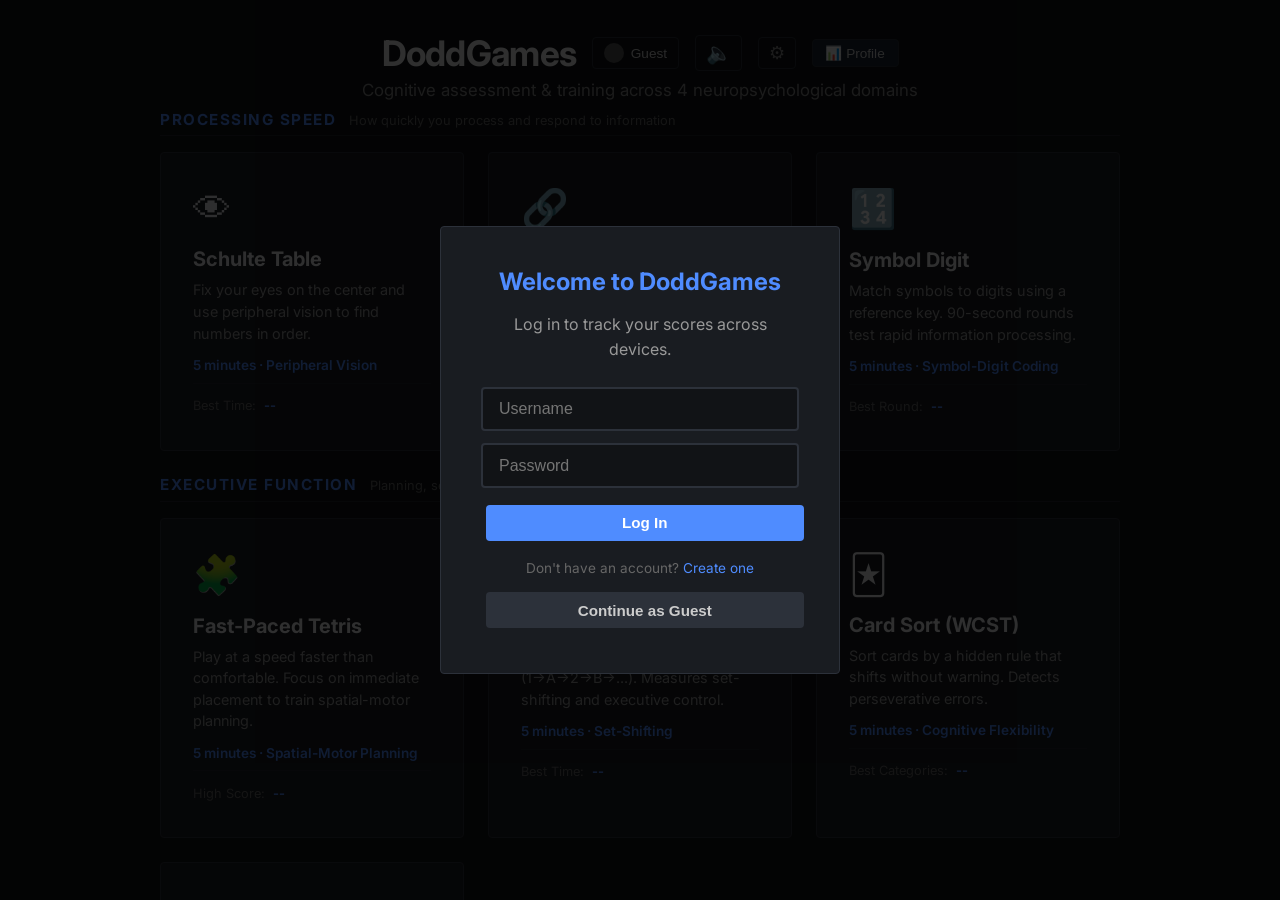
==== commit 86bf8601: "Deslop main app UI: restrained dark theme via design tokens Replace the cyan/purple neon look with o" ====
--- a/index.html
+++ b/index.html
@@ -3,12 +3,15 @@
 <head>
     <meta charset="UTF-8">
     <meta name="viewport" content="width=device-width, initial-scale=1.0, maximum-scale=1.0, user-scalable=no, viewport-fit=cover">
-    <meta name="theme-color" content="#0a0a1a">
+    <meta name="theme-color" content="#111316">
     <meta name="apple-mobile-web-app-capable" content="yes">
     <meta name="apple-mobile-web-app-status-bar-style" content="black-translucent">
     <title>DoddGames — Cognitive Assessment Platform</title>
     <link rel="manifest" href="/manifest.json">
     <link rel="apple-touch-icon" href="/icon-192.png">
+    <link rel="preconnect" href="https://fonts.googleapis.com">
+    <link rel="preconnect" href="https://fonts.gstatic.com" crossorigin>
+    <link rel="stylesheet" href="https://fonts.googleapis.com/css2?family=IBM+Plex+Mono:wght@500&family=Inter:wght@400;500;600;700&display=swap">
     <link rel="stylesheet" href="css/styles.css">
 </head>
 <body>
@@ -246,6 +249,17 @@
                     <canvas class="card-sparkline" width="80" height="24"></canvas>
                 </div>
             </div>
+            <div class="card" onclick="app.startGame('nback')">
+                <div class="icon">&#129504;</div>
+                <h2>N-Back</h2>
+                <p>Flag the square that matches the one N steps back. An adaptive test of working-memory updating.</p>
+                <div class="duration">5 minutes &middot; Working Memory</div>
+                <div class="card-best" id="card-best-nback">
+                    <span class="best-label">Best:</span>
+                    <span class="best-value">--</span>
+                    <canvas class="card-sparkline" width="80" height="24"></canvas>
+                </div>
+            </div>
         </div>
     </div>
 
@@ -281,7 +295,7 @@
             <div class="history-actions">
                 <button class="action-btn" onclick="app.scores.exportData(app.users.getActiveUser()?.name || '')">Export</button>
                 <button class="action-btn" onclick="document.getElementById('import-file').click()">Import</button>
-                <button class="action-btn danger" onclick="app.scores.clearHistory()">Clear All</button>
+                <button class="action-btn danger" onclick="if(confirm('Clear all score history? This cannot be undone.')) app.scores.clearHistory()">Clear All</button>
             </div>
         </div>
         <div id="history-list" class="history-list"></div>
@@ -404,7 +418,6 @@
     <!-- #stroop-word displays the stimulus; #stroop-buttons is populated dynamically with color choices. -->
     <div class="stroop-word" id="stroop-word"></div>
     <div class="stroop-buttons" id="stroop-buttons"></div>
-    <div class="stroop-feedback" id="stroop-feedback" role="status" aria-live="assertive"></div>
 </div>
 
 <!-- ═══════════ TRAIL MAKING A ═══════════ -->
@@ -442,7 +455,7 @@
         <div class="stat"><div class="label">Misses</div><div class="value" id="gonogo-misses" role="status" aria-live="polite">0</div></div>
         <div class="stat"><div class="label">Avg RT</div><div class="value" id="gonogo-rt" role="status" aria-live="polite">--</div></div>
     </div>
-    <p class="schulte-instruction">Press <strong>SPACE</strong> or tap for <span style="color:#2ecc71">GREEN</span> circles. Do NOT respond to <span style="color:#e74c3c">RED</span> circles.</p>
+    <p class="schulte-instruction">Press <strong>SPACE</strong> or tap for <span style="color:var(--good)">GREEN</span> circles. Do NOT respond to <span style="color:var(--bad)">RED</span> circles.</p>
     <div class="gonogo-area" id="gonogo-area">
         <div class="gonogo-circle" id="gonogo-circle"></div>
         <button class="gonogo-tap-btn" id="gonogo-tap-btn">TAP</button>
@@ -643,6 +656,38 @@
     </div>
 </div>
 
+<!-- ═══════════ N-BACK ═══════════ -->
+<!-- Memory — spatial working-memory updating; adaptive level with d′ and accuracy scoring. -->
+<div id="nback-screen" class="game-screen">
+    <div class="top-bar">
+        <button class="back-btn" onclick="app.goHome()">&#8592; Back</button>
+        <h2>N-Back</h2>
+        <div class="timer-display" id="nback-timer" role="timer" aria-live="off" aria-label="Time remaining">5:00</div>
+        <button class="fullscreen-btn" id="fs-btn-nback" title="Fullscreen" aria-label="Toggle fullscreen">&#x26F6;</button>
+    </div>
+    <div class="stats-row">
+        <div class="stat"><div class="label">Level</div><div class="value" id="nback-level" role="status" aria-live="polite">1</div></div>
+        <div class="stat"><div class="label">Hits</div><div class="value" id="nback-hits" role="status" aria-live="polite">0</div></div>
+        <div class="stat"><div class="label">False Alarms</div><div class="value" id="nback-false-alarms" role="status" aria-live="polite">0</div></div>
+        <div class="stat"><div class="label">Accuracy</div><div class="value" id="nback-accuracy" role="status" aria-live="polite">--</div></div>
+    </div>
+    <p class="schulte-instruction">Press <strong>SPACE</strong> or tap <strong>MATCH</strong> when the lit square matches the one <strong id="nback-level-inline">N</strong> steps back.</p>
+    <div class="nback-area" id="nback-area">
+        <div class="nback-grid" id="nback-grid">
+            <div class="nback-cell" id="nback-cell-0"></div>
+            <div class="nback-cell" id="nback-cell-1"></div>
+            <div class="nback-cell" id="nback-cell-2"></div>
+            <div class="nback-cell" id="nback-cell-3"></div>
+            <div class="nback-cell" id="nback-cell-4"></div>
+            <div class="nback-cell" id="nback-cell-5"></div>
+            <div class="nback-cell" id="nback-cell-6"></div>
+            <div class="nback-cell" id="nback-cell-7"></div>
+            <div class="nback-cell" id="nback-cell-8"></div>
+        </div>
+        <button class="gonogo-tap-btn" id="nback-match-btn">MATCH</button>
+    </div>
+</div>
+
 <!-- ═══════════ CONTINUOUS PERFORMANCE (AX-CPT) ═══════════ -->
 <!-- Inhibitory Control — context-dependent inhibition; BX hits and AX false-alarms are key metrics. -->
 <div id="cpt-screen" class="game-screen">
@@ -658,10 +703,8 @@
         <div class="stat"><div class="label">AX Inhibits</div><div class="value" id="cpt-ax-inhibit" role="status" aria-live="polite">0</div></div>
         <div class="stat"><div class="label">Avg RT</div><div class="value" id="cpt-rt" role="status" aria-live="polite">--</div></div>
     </div>
-    <p class="schulte-instruction">Press <strong>SPACE</strong> when you see <strong style="color:#00d4ff">X</strong>, but <strong style="color:#e74c3c">NOT</strong> if <strong style="color:#f39c12">A</strong> came before it.</p>
-    <!-- #cpt-instruction-context: shows the cue letter (A or non-A) one step before the probe. -->
+    <p class="schulte-instruction">Press <strong>SPACE</strong> when you see <strong style="color:var(--accent)">X</strong>, but <strong style="color:var(--bad)">NOT</strong> if <strong style="color:var(--warn)">A</strong> came before it.</p>
     <div class="cpt-area" id="cpt-area">
-        <div class="cpt-context" id="cpt-instruction-context"></div>
         <div class="cpt-letter" id="cpt-letter"></div>
         <button class="gonogo-tap-btn" id="cpt-tap-btn">TAP</button>
     </div>
@@ -735,7 +778,7 @@
             <input type="password" id="register-password" class="auth-input" placeholder="Password (4+ chars)" autocomplete="new-password">
             <input type="text" id="register-name" class="auth-input" placeholder="Display name (optional)" maxlength="20" autocomplete="off">
             <div class="user-color-picker">
-                <span class="user-color-option selected" data-color="#7b2ff7" style="background:#7b2ff7"></span>
+                <span class="user-color-option selected" data-color="#4f8cff" style="background:#4f8cff"></span>
                 <span class="user-color-option" data-color="#e74c3c" style="background:#e74c3c"></span>
                 <span class="user-color-option" data-color="#3498db" style="background:#3498db"></span>
                 <span class="user-color-option" data-color="#2ecc71" style="background:#2ecc71"></span>
--- a/css/styles.css
+++ b/css/styles.css
@@ -1,20 +1,33 @@
-/* ══════════════════════════════════════════════════════════
-   DoddGames — Cognitive Assessment Platform
-   Design system: dark theme (#0a0a1a bg, #00d4ff cyan accents,
-   #7b2ff7 purple primary, #2ecc71 correct/green, #e74c3c error/red,
-   #f39c12 amber warnings). All layout uses fixed/overflow:hidden so
-   each game-screen fills the viewport without page-level scrolling.
-   ══════════════════════════════════════════════════════════ */
-
-/* Reset: normalize box model across all elements */
+/* DoddGames — Cognitive Assessment Platform.
+   Restrained dark theme driven by the tokens in :root. One muted blue
+   accent, flat surfaces, 4px radius, Inter. Semantic green/red/amber are
+   reserved for game feedback. Layout uses fixed/overflow:hidden so each
+   game-screen fills the viewport without page-level scrolling. */
+
+:root {
+    --bg: #111316;
+    --surface: #191c21;
+    --surface-2: #21252b;
+    --border: #2c313a;
+    --border-strong: #3a414c;
+    --text: #e8e8ea;
+    --text-dim: #9aa0a8;
+    --accent: #4f8cff;
+    --accent-press: #3f78e0;
+    --accent-soft: rgba(79, 140, 255, 0.14);
+    --good: #3fb950;
+    --bad: #f04747;
+    --warn: #d6932b;
+    --radius: 4px;
+    --font: 'Inter', 'IBM Plex Sans', system-ui, -apple-system, sans-serif;
+}
+
 * { margin: 0; padding: 0; box-sizing: border-box; }
 
-/* Root surface: fixed-position dark canvas; position:fixed + overflow:hidden
-   prevents elastic scroll on iOS while keeping the body full-screen */
 body {
-    font-family: 'Segoe UI', system-ui, -apple-system, sans-serif;
-    background: #0a0a1a;
-    color: #e0e0e0;
+    font-family: var(--font);
+    background: var(--bg);
+    color: var(--text);
     width: 100%;
     height: 100%;
     overflow: hidden;
@@ -51,28 +64,27 @@
     margin-bottom: 0.4rem;
 }
 
-/* Gradient text: clip a cyan→purple gradient to the text shape (webkit prefix still required) */
 #landing h1 {
-    font-size: 2.4rem;
-    background: linear-gradient(135deg, #00d4ff, #7b2ff7);
-    -webkit-background-clip: text;
-    -webkit-text-fill-color: transparent;
+    font-size: 2.2rem;
+    font-weight: 700;
+    letter-spacing: -0.02em;
+    color: var(--text);
 }
 
 .sound-toggle {
     background: none;
-    border: 1px solid #2a2a4a;
+    border: 1px solid var(--border);
     color: #888;
     font-size: 1.3rem;
     padding: 0.3rem 0.6rem;
-    border-radius: 8px;
+    border-radius: var(--radius);
     cursor: pointer;
     transition: border-color 0.2s, color 0.2s;
 }
 
-.sound-toggle:hover { border-color: #7b2ff7; color: #e0e0e0; }
-/* Muted state uses red (#e74c3c) so the icon is visually distinct at a glance */
-.sound-toggle.muted { color: #e74c3c; border-color: #e74c3c; }
+.sound-toggle:hover { border-color: var(--accent); color: var(--text); }
+/* Muted state uses red (var(--bad)) so the icon is visually distinct at a glance */
+.sound-toggle.muted { color: var(--bad); border-color: var(--bad); }
 
 #landing .subtitle {
     color: #888;
@@ -81,17 +93,17 @@
     text-align: center;
 }
 
-/* Streak badge: amber (#f39c12) pill shown on the landing page above the game cards */
+/* Streak badge: amber (var(--warn)) pill shown on the landing page above the game cards */
 .streak-badge {
     display: inline-flex;
     align-items: center;
     gap: 0.4rem;
-    background: #1a1a35;
-    border: 1px solid #2a2a4a;
-    border-radius: 20px;
+    background: var(--surface-2);
+    border: 1px solid var(--border);
+    border-radius: var(--radius);
     padding: 0.3rem 1rem;
     font-size: 0.85rem;
-    color: #f39c12;
+    color: var(--warn);
     margin-bottom: 1.5rem;
 }
 
@@ -111,12 +123,12 @@
     gap: 0.8rem;
     margin-bottom: 1rem;
     padding-bottom: 0.4rem;
-    border-bottom: 1px solid #1e1e3a;
+    border-bottom: 1px solid var(--surface-2);
 }
 
 .domain-header h2 {
     font-size: 0.95rem;
-    color: #00d4ff;
+    color: var(--accent);
     text-transform: uppercase;
     letter-spacing: 0.1em;
     white-space: nowrap;
@@ -137,23 +149,23 @@
 /* Collapsible panel (display:none → display:flex via .open) for session-level options */
 .settings-toggle {
     background: none;
-    border: 1px solid #2a2a4a;
+    border: 1px solid var(--border);
     color: #888;
     font-size: 1.1rem;
     padding: 0.3rem 0.6rem;
-    border-radius: 8px;
+    border-radius: var(--radius);
     cursor: pointer;
     transition: border-color 0.2s, color 0.2s;
 }
 
-.settings-toggle:hover { border-color: #7b2ff7; color: #e0e0e0; }
+.settings-toggle:hover { border-color: var(--accent); color: var(--text); }
 
 .settings-panel {
     max-width: 960px;
     width: 100%;
-    background: #14142a;
-    border: 1px solid #2a2a4a;
-    border-radius: 12px;
+    background: var(--surface);
+    border: 1px solid var(--border);
+    border-radius: var(--radius);
     padding: 1rem 1.5rem;
     margin-bottom: 1.5rem;
     display: none;
@@ -167,49 +179,48 @@
 }
 
 .settings-panel select {
-    background: #0a0a1a;
-    color: #e0e0e0;
-    border: 1px solid #2a2a4a;
-    border-radius: 6px;
+    background: var(--bg);
+    color: var(--text);
+    border: 1px solid var(--border);
+    border-radius: var(--radius);
     padding: 0.3rem 0.6rem;
     font-size: 0.85rem;
     margin-left: 0.5rem;
 }
 
 .profile-btn {
-    background: linear-gradient(135deg, #00d4ff22, #7b2ff722);
-    border: 1px solid #2a2a4a;
+    background: var(--accent-soft);
+    border: 1px solid var(--border);
     color: #ccc;
     font-size: 0.85rem;
     padding: 0.3rem 0.8rem;
-    border-radius: 8px;
+    border-radius: var(--radius);
     cursor: pointer;
     transition: border-color 0.2s, color 0.2s;
 }
 
-.profile-btn:hover { border-color: #7b2ff7; color: #e0e0e0; }
+.profile-btn:hover { border-color: var(--accent); color: var(--text); }
 
 /* ── Cards ────────────────────────────────── */
 /* Game-select cards on the landing page; lift + purple glow on hover */
 .card {
-    background: #14142a;
-    border: 1px solid #2a2a4a;
-    border-radius: 16px;
+    background: var(--surface);
+    border: 1px solid var(--border);
+    border-radius: var(--radius);
     padding: 2rem;
     cursor: pointer;
-    transition: transform 0.2s, border-color 0.3s, box-shadow 0.3s;
+    transition: transform 0.15s, border-color 0.15s;
 }
 
 .card:hover {
-    transform: translateY(-4px);
-    border-color: #7b2ff7;
-    box-shadow: 0 8px 30px rgba(123, 47, 247, 0.15);
+    transform: translateY(-2px);
+    border-color: var(--accent);
 }
 
 .card .icon { font-size: 2.4rem; margin-bottom: 1rem; }
 .card h2 { font-size: 1.25rem; margin-bottom: 0.5rem; }
 .card p { color: #999; font-size: 0.9rem; line-height: 1.5; }
-.card .duration { color: #7b2ff7; font-weight: 600; margin-top: 0.8rem; font-size: 0.85rem; }
+.card .duration { color: var(--accent); font-weight: 600; margin-top: 0.8rem; font-size: 0.85rem; }
 a.card-link { text-decoration: none; color: inherit; }
 
 .card-best {
@@ -218,9 +229,9 @@
     gap: 0.5rem;
     margin-top: 0.6rem;
     padding-top: 0.6rem;
-    border-top: 1px solid #1e1e3a;
+    border-top: 1px solid var(--surface-2);
     font-size: 0.8rem;
-    color: #00d4ff;
+    color: var(--accent);
 }
 
 .card-best .best-label { color: #666; }
@@ -254,19 +265,18 @@
 
 .top-bar h2 {
     font-size: 1.3rem;
-    background: linear-gradient(135deg, #00d4ff, #7b2ff7);
-    -webkit-background-clip: text;
-    -webkit-text-fill-color: transparent;
+    color: var(--accent);
 }
 
 .timer-display {
-    font-family: 'Courier New', monospace;
+    font-family: 'IBM Plex Mono', ui-monospace, 'SF Mono', monospace;
     font-size: 1.4rem;
-    color: #00d4ff;
-    background: #14142a;
+    font-variant-numeric: tabular-nums;
+    color: var(--text);
+    background: var(--surface);
     padding: 0.3rem 1rem;
-    border-radius: 8px;
-    border: 1px solid #2a2a4a;
+    border-radius: var(--radius);
+    border: 1px solid var(--border);
 }
 
 /* Flashing timer signals a paused state to the player */
@@ -276,7 +286,7 @@
 .btn {
     padding: 0.6rem 1.4rem;
     border: none;
-    border-radius: 8px;
+    border-radius: var(--radius);
     font-size: 0.95rem;
     cursor: pointer;
     font-weight: 600;
@@ -284,20 +294,20 @@
 }
 
 .btn:hover { opacity: 0.85; }
-.btn-primary { background: #7b2ff7; color: #fff; }
-.btn-secondary { background: #2a2a4a; color: #ccc; }
+.btn-primary { background: var(--accent); color: #fff; }
+.btn-secondary { background: var(--border); color: #ccc; }
 
 .back-btn {
     background: none;
-    border: 1px solid #2a2a4a;
+    border: 1px solid var(--border);
     color: #999;
     padding: 0.4rem 1rem;
-    border-radius: 8px;
+    border-radius: var(--radius);
     cursor: pointer;
     font-size: 0.85rem;
 }
 
-.back-btn:hover { border-color: #7b2ff7; color: #e0e0e0; }
+.back-btn:hover { border-color: var(--accent); color: var(--text); }
 
 .stats-row {
     display: flex;
@@ -309,7 +319,7 @@
 
 .stat { text-align: center; }
 .stat .label { font-size: 0.75rem; color: #888; text-transform: uppercase; letter-spacing: 0.05em; }
-.stat .value { font-size: 1.3rem; font-weight: 700; color: #00d4ff; }
+.stat .value { font-size: 1.3rem; font-weight: 700; color: var(--accent); }
 
 /* ── Countdown Overlay ─────────────────────── */
 /* Full-screen "3-2-1-Go" overlay rendered above the game (z-index:200) before each session starts */
@@ -329,9 +339,7 @@
 .countdown-num {
     font-size: 8rem;
     font-weight: 900;
-    background: linear-gradient(135deg, #00d4ff, #7b2ff7);
-    -webkit-background-clip: text;
-    -webkit-text-fill-color: transparent;
+    color: var(--accent);
     animation: countPop 0.5s ease-out;
 }
 
@@ -361,15 +369,15 @@
 .overlay.active { display: flex; }
 
 .overlay-box {
-    background: #14142a;
-    border: 1px solid #2a2a4a;
-    border-radius: 16px;
+    background: var(--surface);
+    border: 1px solid var(--border);
+    border-radius: var(--radius);
     padding: 2.5rem;
     text-align: center;
     max-width: 420px;
 }
 
-.overlay-box h2 { font-size: 1.5rem; margin-bottom: 1rem; color: #00d4ff; }
+.overlay-box h2 { font-size: 1.5rem; margin-bottom: 1rem; color: var(--accent); }
 .overlay-box p { color: #999; margin-bottom: 1.5rem; line-height: 1.6; }
 .overlay-box .btn { margin: 0.3rem; }
 
@@ -383,9 +391,9 @@
 
 .diff-btn {
     padding: 0.4rem 1rem;
-    border: 1px solid #2a2a4a;
-    border-radius: 8px;
-    background: #14142a;
+    border: 1px solid var(--border);
+    border-radius: var(--radius);
+    background: var(--surface);
     color: #999;
     cursor: pointer;
     font-size: 0.85rem;
@@ -394,7 +402,7 @@
 }
 
 .diff-btn:hover { border-color: #555; }
-.diff-btn.active { border-color: #7b2ff7; color: #7b2ff7; background: #1a1a40; }
+.diff-btn.active { border-color: var(--accent); color: var(--accent); background: var(--surface-2); }
 
 /* ═══════════════════════════════════════════
    SCHULTE TABLE
@@ -418,9 +426,9 @@
     display: flex;
     align-items: center;
     justify-content: center;
-    background: #1a1a35;
-    border: 2px solid #2a2a4a;
-    border-radius: 10px;
+    background: var(--surface-2);
+    border: 2px solid var(--border);
+    border-radius: var(--radius);
     font-size: 1.5rem;
     font-weight: 700;
     cursor: pointer;
@@ -428,13 +436,13 @@
     user-select: none;
 }
 
-.schulte-board.grid-7 .schulte-cell { font-size: 1.1rem; border-radius: 6px; }
+.schulte-board.grid-7 .schulte-cell { font-size: 1.1rem; border-radius: var(--radius); }
 .schulte-board.grid-3 .schulte-cell { font-size: 2.2rem; }
 
-.schulte-cell:hover { border-color: #7b2ff7; }
-.schulte-cell.correct { background: #1a3a1a; border-color: #2ecc71; transform: scale(0.95); }
-.schulte-cell.wrong { background: #3a1a1a; border-color: #e74c3c; animation: shake 0.3s; }
-.schulte-cell.center-marker { background: #2a1a4a; border-color: #7b2ff7; }
+.schulte-cell:hover { border-color: var(--accent); }
+.schulte-cell.correct { background: #1a3a1a; border-color: var(--good); transform: scale(0.95); }
+.schulte-cell.wrong { background: #3a1a1a; border-color: var(--bad); animation: shake 0.3s; }
+.schulte-cell.center-marker { background: var(--surface-2); border-color: var(--accent); }
 
 @keyframes shake {
     0%, 100% { transform: translateX(0); }
@@ -451,7 +459,7 @@
 
 .schulte-next-num {
     font-size: 1.3rem;
-    color: #7b2ff7;
+    color: var(--accent);
     font-weight: 700;
     margin-bottom: 1rem;
 }
@@ -473,9 +481,9 @@
 }
 
 #tetris-canvas {
-    border: 2px solid #2a2a4a;
+    border: 2px solid var(--border);
     border-radius: 4px;
-    background: #0a0a1a;
+    background: var(--bg);
     touch-action: none;
     will-change: transform;
 }
@@ -487,12 +495,12 @@
 }
 
 .tetris-side .label { font-size: 0.8rem; color: #888; text-transform: uppercase; }
-.tetris-side .value { font-size: 1.4rem; font-weight: 700; color: #00d4ff; }
+.tetris-side .value { font-size: 1.4rem; font-weight: 700; color: var(--accent); }
 
 #tetris-next-canvas {
-    border: 1px solid #2a2a4a;
+    border: 1px solid var(--border);
     border-radius: 4px;
-    background: #0a0a1a;
+    background: var(--bg);
 }
 
 .tetris-controls-hint {
@@ -514,9 +522,9 @@
 .touch-btn {
     width: 60px;
     height: 60px;
-    border: 2px solid #2a2a4a;
-    border-radius: 12px;
-    background: #14142a;
+    border: 2px solid var(--border);
+    border-radius: var(--radius);
+    background: var(--surface);
     color: #ccc;
     font-size: 1.5rem;
     cursor: pointer;
@@ -528,7 +536,7 @@
     touch-action: manipulation;
 }
 
-.touch-btn:active { background: #2a2a4a; border-color: #7b2ff7; }
+.touch-btn:active { background: var(--border); border-color: var(--accent); }
 .touch-btn.wide { width: 130px; font-size: 0.9rem; font-weight: 600; }
 
 @media (pointer: coarse) {
@@ -563,10 +571,10 @@
 
 .stroop-btn {
     padding: 1rem;
-    border: 2px solid #2a2a4a;
-    border-radius: 12px;
-    background: #14142a;
-    color: #e0e0e0;
+    border: 2px solid var(--border);
+    border-radius: var(--radius);
+    background: var(--surface);
+    color: var(--text);
     font-size: 1.1rem;
     font-weight: 700;
     cursor: pointer;
@@ -575,8 +583,8 @@
 }
 
 .stroop-btn:hover { border-color: #555; transform: scale(1.03); }
-.stroop-btn.flash-correct { background: #1a3a1a; border-color: #2ecc71; }
-.stroop-btn.flash-wrong { background: #3a1a1a; border-color: #e74c3c; }
+.stroop-btn.flash-correct { background: #1a3a1a; border-color: var(--good); }
+.stroop-btn.flash-wrong { background: #3a1a1a; border-color: var(--bad); }
 
 .stroop-btn .key-hint {
     position: absolute;
@@ -615,10 +623,10 @@
 
 .trails-canvas-wrap canvas {
     width: 100%;
-    border-radius: 12px;
+    border-radius: var(--radius);
     touch-action: none;
-    background: #0d0d20;
-    border: 1px solid #2a2a4a;
+    background: var(--bg);
+    border: 1px solid var(--border);
 }
 
 /* ═══════════════════════════════════════════
@@ -645,13 +653,13 @@
     width: 180px;
     height: 180px;
     border-radius: 50%;
-    background: #1a1a35;
-    border: 3px solid #2a2a4a;
+    background: var(--surface-2);
+    border: 3px solid var(--border);
     transition: transform 0.08s;
 }
 
-.gonogo-circle.go { background: #2ecc71; border-color: #27ae60; box-shadow: 0 0 40px rgba(46,204,113,0.3); }
-.gonogo-circle.nogo { background: #e74c3c; border-color: #c0392b; box-shadow: 0 0 40px rgba(231,76,60,0.3); }
+.gonogo-circle.go { background: var(--good); border-color: var(--good); }
+.gonogo-circle.nogo { background: var(--bad); border-color: var(--bad); }
 .gonogo-circle.feedback-hit { transform: scale(0.9); }
 .gonogo-circle.feedback-fa { animation: shake 0.3s; }
 
@@ -660,10 +668,10 @@
     margin-top: 1.5rem;
     padding: 1rem 3rem;
     font-size: 1.2rem;
-    background: #7b2ff7;
+    background: var(--accent);
     color: #fff;
     border: none;
-    border-radius: 12px;
+    border-radius: var(--radius);
     cursor: pointer;
     font-weight: 700;
 }
@@ -671,6 +679,52 @@
 @media (pointer: coarse) {
     .gonogo-tap-btn { display: block; }
 }
+
+/* ═══════════════════════════════════════════
+   N-BACK
+   Working-memory updating: a cell lights in a 3×3 grid each trial; respond
+   when it matches the position N steps back. .lit highlights the active cell;
+   .feedback-hit / .feedback-fa flash the grid border on response.
+   ═══════════════════════════════════════════ */
+.nback-area {
+    display: flex;
+    flex-direction: column;
+    align-items: center;
+    justify-content: center;
+    flex: 1;
+    min-height: 280px;
+    width: 100%;
+    max-width: 700px;
+    cursor: pointer;
+    user-select: none;
+    -webkit-user-select: none;
+}
+
+.nback-grid {
+    display: grid;
+    grid-template-columns: repeat(3, 1fr);
+    gap: 10px;
+    width: min(80vw, 340px);
+    aspect-ratio: 1 / 1;
+    padding: 10px;
+    border: 2px solid var(--border);
+    border-radius: var(--radius);
+    transition: border-color 0.1s;
+}
+
+.nback-cell {
+    background: var(--surface-2);
+    border-radius: var(--radius);
+    transition: background 0.08s, transform 0.08s;
+}
+
+.nback-cell.lit {
+    background: var(--accent);
+    transform: scale(1.04);
+}
+
+.nback-grid.feedback-hit { border-color: var(--good); }
+.nback-grid.feedback-fa { border-color: var(--bad); animation: shake 0.3s; }
 
 /* ── Trail Making B ─────────────────────────── */
 /* Reuses .trails-canvas-wrap from Trail Making A — no additional styles needed */
@@ -696,39 +750,37 @@
 .cardsort-card {
     width: 90px;
     height: 120px;
-    background: #14142a;
-    border: 2px solid #2a2a4a;
-    border-radius: 10px;
-    display: flex;
-    align-items: center;
-    justify-content: center;
-    cursor: pointer;
-    transition: border-color 0.2s, transform 0.15s, box-shadow 0.2s;
+    background: var(--surface);
+    border: 2px solid var(--border);
+    border-radius: var(--radius);
+    display: flex;
+    align-items: center;
+    justify-content: center;
+    cursor: pointer;
+    transition: border-color 0.2s, transform 0.15s;
 }
 
 .cardsort-ref:hover {
-    border-color: #7b2ff7;
+    border-color: var(--accent);
     transform: translateY(-2px);
-    box-shadow: 0 4px 12px #7b2ff733;
 }
 
 .cardsort-ref.cardsort-correct {
-    border-color: #2ecc71;
-    box-shadow: 0 0 16px #2ecc7144;
+    border-color: var(--good);
+    background: var(--accent-soft);
 }
 
 .cardsort-ref.cardsort-wrong {
-    border-color: #e74c3c;
-    box-shadow: 0 0 16px #e74c3c44;
+    border-color: var(--bad);
     animation: shake 0.3s;
 }
 
 .cardsort-stim {
     width: 110px;
     height: 140px;
-    border-color: #7b2ff7;
+    border-color: var(--accent);
     cursor: default;
-    background: #1a1a35;
+    background: var(--surface-2);
 }
 
 .cardsort-shapes {
@@ -790,7 +842,7 @@
 .tower-peg-rod {
     width: 8px;
     height: 120px;
-    background: #2a2a4a;
+    background: var(--border);
     border-radius: 4px;
     position: relative;
 }
@@ -798,7 +850,7 @@
 .tower-peg-base {
     width: 100px;
     height: 8px;
-    background: #2a2a4a;
+    background: var(--border);
     border-radius: 4px;
     margin-top: -2px;
 }
@@ -816,17 +868,17 @@
 
 .tower-disc {
     height: 22px;
-    border-radius: 6px;
-    transition: transform 0.15s, box-shadow 0.15s;
+    border-radius: var(--radius);
+    transition: transform 0.15s;
 }
 
 .tower-disc.selected {
     transform: translateY(-8px);
-    box-shadow: 0 4px 12px rgba(123, 47, 247, 0.5);
+    outline: 2px solid var(--accent);
 }
 
 .tower-peg.peg-selected .tower-peg-rod {
-    background: #7b2ff7;
+    background: var(--accent);
 }
 
 .tower-goal-pegs {
@@ -880,9 +932,9 @@
     gap: 4px;
     flex-wrap: wrap;
     justify-content: center;
-    background: #14142a;
-    border: 1px solid #2a2a4a;
-    border-radius: 10px;
+    background: var(--surface);
+    border: 1px solid var(--border);
+    border-radius: var(--radius);
     padding: 8px 12px;
 }
 
@@ -906,8 +958,8 @@
 .sdmt-key-digit {
     font-size: 0.9rem;
     font-weight: 700;
-    color: #7b2ff7;
-    border-top: 1px solid #2a2a4a;
+    color: var(--accent);
+    border-top: 1px solid var(--border);
     width: 100%;
     text-align: center;
     padding-top: 2px;
@@ -934,27 +986,27 @@
     height: 52px;
     font-size: 1.3rem;
     font-weight: 700;
-    background: #14142a;
+    background: var(--surface);
     color: #ccc;
-    border: 2px solid #2a2a4a;
-    border-radius: 10px;
+    border: 2px solid var(--border);
+    border-radius: var(--radius);
     cursor: pointer;
     transition: border-color 0.15s, background 0.15s;
 }
 
 .sdmt-digit-btn:hover {
-    border-color: #7b2ff7;
-    background: #1a1a40;
+    border-color: var(--accent);
+    background: var(--surface-2);
 }
 
 .sdmt-digit-btn:active {
-    background: #7b2ff7;
+    background: var(--accent);
     color: #fff;
 }
 
 .sdmt-round-timer {
     font-size: 0.9rem;
-    color: #00d4ff;
+    color: var(--accent);
     font-weight: 600;
 }
 
@@ -996,25 +1048,25 @@
     flex: 1;
     padding: 0.6rem 1rem;
     font-size: 1.1rem;
-    background: #14142a;
-    border: 2px solid #2a2a4a;
-    border-radius: 10px;
+    background: var(--surface);
+    border: 2px solid var(--border);
+    border-radius: var(--radius);
     color: #fff;
     outline: none;
 }
 
 .wordlist-input-area input:focus {
-    border-color: #7b2ff7;
+    border-color: var(--accent);
 }
 
 .wordlist-input-area button {
     padding: 0.6rem 1.2rem;
     font-size: 1rem;
     font-weight: 700;
-    background: #7b2ff7;
+    background: var(--accent);
     color: #fff;
     border: none;
-    border-radius: 10px;
+    border-radius: var(--radius);
     cursor: pointer;
 }
 
@@ -1030,16 +1082,16 @@
     padding: 0.7rem 2rem;
     font-size: 1rem;
     font-weight: 700;
-    border: 2px solid #2a2a4a;
-    border-radius: 10px;
-    background: #14142a;
+    border: 2px solid var(--border);
+    border-radius: var(--radius);
+    background: var(--surface);
     color: #ccc;
     cursor: pointer;
     transition: border-color 0.15s;
 }
 
-.wordlist-recog-btn[data-response="old"] { border-color: #2ecc71; color: #2ecc71; }
-.wordlist-recog-btn[data-response="new"] { border-color: #e74c3c; color: #e74c3c; }
+.wordlist-recog-btn[data-response="old"] { border-color: var(--good); color: var(--good); }
+.wordlist-recog-btn[data-response="new"] { border-color: var(--bad); color: var(--bad); }
 .wordlist-recog-btn:hover { opacity: 0.8; }
 
 .wordlist-feedback {
@@ -1052,7 +1104,7 @@
 .wordlist-recall-timer {
     display: none;
     font-size: 0.9rem;
-    color: #00d4ff;
+    color: var(--accent);
     font-weight: 600;
 }
 
@@ -1082,9 +1134,9 @@
     transition: color 0.15s;
 }
 
-.cpt-letter.cpt-target { color: #00d4ff; }
-.cpt-letter.cpt-hit { color: #2ecc71; }
-.cpt-letter.cpt-error { color: #e74c3c; animation: shake 0.3s; }
+.cpt-letter.cpt-target { color: var(--accent); }
+.cpt-letter.cpt-hit { color: var(--good); }
+.cpt-letter.cpt-error { color: var(--bad); animation: shake 0.3s; }
 
 .cpt-context {
     font-size: 0.9rem;
@@ -1109,23 +1161,23 @@
 /* Amber disclaimer banner reminding users this is not a clinical diagnostic tool */
 .profile-disclaimer {
     background: #2a1a0a;
-    border: 1px solid #f39c12;
-    border-radius: 10px;
+    border: 1px solid var(--warn);
+    border-radius: var(--radius);
     padding: 0.75rem 1rem;
-    color: #f39c12;
+    color: var(--warn);
     font-size: 0.85rem;
     text-align: center;
 }
 
 .profile-section {
-    background: #14142a;
-    border: 1px solid #1e1e3a;
-    border-radius: 12px;
+    background: var(--surface);
+    border: 1px solid var(--surface-2);
+    border-radius: var(--radius);
     padding: 1rem;
 }
 
 .profile-section h3 {
-    color: #7b2ff7;
+    color: var(--accent);
     font-size: 1rem;
     margin-bottom: 0.75rem;
     text-transform: uppercase;
@@ -1149,8 +1201,8 @@
     display: flex;
     justify-content: space-between;
     padding: 0.4rem 0.5rem;
-    background: #0d0d20;
-    border-radius: 6px;
+    background: var(--bg);
+    border-radius: var(--radius);
 }
 
 .pd-name { color: #ccc; font-weight: 600; }
@@ -1172,8 +1224,8 @@
     display: flex;
     justify-content: space-between;
     padding: 0.3rem 0.5rem;
-    background: #0d0d20;
-    border-radius: 6px;
+    background: var(--bg);
+    border-radius: var(--radius);
     font-size: 0.85rem;
 }
 
@@ -1181,9 +1233,9 @@
     margin-top: 0.5rem;
     padding: 0.5rem;
     background: #0a2a1a;
-    border: 1px solid #2ecc71;
-    border-radius: 8px;
-    color: #2ecc71;
+    border: 1px solid var(--good);
+    border-radius: var(--radius);
+    color: var(--good);
     font-size: 0.8rem;
 }
 
@@ -1197,8 +1249,8 @@
     display: flex;
     justify-content: space-between;
     padding: 0.3rem 0.5rem;
-    background: #0d0d20;
-    border-radius: 6px;
+    background: var(--bg);
+    border-radius: var(--radius);
     font-size: 0.85rem;
     color: #ccc;
 }
@@ -1233,15 +1285,15 @@
 .history-section .action-btn {
     font-size: 0.75rem;
     background: none;
-    border: 1px solid #2a2a4a;
+    border: 1px solid var(--border);
     color: #666;
     padding: 0.25rem 0.7rem;
-    border-radius: 6px;
-    cursor: pointer;
-}
-
-.history-section .action-btn:hover { border-color: #7b2ff7; color: #aaa; }
-.history-section .action-btn.danger:hover { border-color: #e74c3c; color: #e74c3c; }
+    border-radius: var(--radius);
+    cursor: pointer;
+}
+
+.history-section .action-btn:hover { border-color: var(--accent); color: #aaa; }
+.history-section .action-btn.danger:hover { border-color: var(--bad); color: var(--bad); }
 
 .history-empty {
     color: #555;
@@ -1262,16 +1314,16 @@
     display: flex;
     align-items: center;
     gap: 1rem;
-    background: #14142a;
-    border: 1px solid #1e1e3a;
-    border-radius: 10px;
+    background: var(--surface);
+    border: 1px solid var(--surface-2);
+    border-radius: var(--radius);
     padding: 0.7rem 1rem;
     font-size: 0.85rem;
 }
 
 .history-entry .h-game {
     font-weight: 700;
-    color: #7b2ff7;
+    color: var(--accent);
     min-width: 80px;
 }
 
@@ -1298,15 +1350,15 @@
 }
 
 .analytics-card {
-    background: #14142a;
-    border: 1px solid #1e1e3a;
-    border-radius: 12px;
+    background: var(--surface);
+    border: 1px solid var(--surface-2);
+    border-radius: var(--radius);
     padding: 1.2rem;
 }
 
 .analytics-card h4 {
     font-size: 0.85rem;
-    color: #7b2ff7;
+    color: var(--accent);
     margin-bottom: 0.8rem;
     font-weight: 700;
 }
@@ -1319,7 +1371,7 @@
 }
 
 .analytics-metric .am-label { font-size: 0.7rem; color: #666; text-transform: uppercase; }
-.analytics-metric .am-value { font-size: 1.1rem; font-weight: 700; color: #00d4ff; }
+.analytics-metric .am-value { font-size: 1.1rem; font-weight: 700; color: var(--accent); }
 
 .sparkline-canvas {
     width: 100%;
@@ -1345,33 +1397,33 @@
 /* Triggers the Fullscreen API; improves immersion on desktop and kiosk-style tablets */
 .fullscreen-btn {
     background: none;
-    border: 1px solid #2a2a4a;
+    border: 1px solid var(--border);
     color: #888;
     font-size: 1.1rem;
     padding: 0.3rem 0.5rem;
-    border-radius: 6px;
+    border-radius: var(--radius);
     cursor: pointer;
     margin-left: 0.5rem;
     line-height: 1;
 }
 
-.fullscreen-btn:hover { border-color: #7b2ff7; color: #e0e0e0; }
+.fullscreen-btn:hover { border-color: var(--accent); color: var(--text); }
 
 /* ── Colorblind Toggle ────────────────────── */
 /* When .active, JS swaps the palette to shape+pattern cues so red/green states remain distinct */
 .cb-toggle {
     background: none;
-    border: 1px solid #2a2a4a;
+    border: 1px solid var(--border);
     color: #888;
     font-size: 0.8rem;
     padding: 0.3rem 0.7rem;
-    border-radius: 6px;
+    border-radius: var(--radius);
     cursor: pointer;
     margin-left: 0.5rem;
 }
 
-.cb-toggle:hover { border-color: #7b2ff7; color: #e0e0e0; }
-.cb-toggle.active { border-color: #2ecc71; color: #2ecc71; }
+.cb-toggle:hover { border-color: var(--accent); color: var(--text); }
+.cb-toggle.active { border-color: var(--good); color: var(--good); }
 
 /* ── Pause Overlay ────────────────────────── */
 /* Full-screen pause modal shown during any game (z-index:150, between game and countdown) */
@@ -1398,14 +1450,12 @@
 
 .pause-icon {
     font-size: 4rem;
-    color: #7b2ff7;
+    color: var(--accent);
 }
 
 .pause-box h2 {
     font-size: 2rem;
-    background: linear-gradient(135deg, #00d4ff, #7b2ff7);
-    -webkit-background-clip: text;
-    -webkit-text-fill-color: transparent;
+    color: var(--accent);
 }
 
 .pause-hint {
@@ -1422,10 +1472,10 @@
     right: max(12px, env(safe-area-inset-right, 12px));
     font-size: 0.7rem;
     color: #444;
-    background: #0a0a1a;
+    background: var(--bg);
     padding: 0.2rem 0.5rem;
     border-radius: 4px;
-    border: 1px solid #1e1e3a;
+    border: 1px solid var(--surface-2);
     z-index: 10;
     pointer-events: none;
 }
@@ -1441,16 +1491,16 @@
     align-items: center;
     gap: 0.4rem;
     background: none;
-    border: 1px solid #2a2a4a;
+    border: 1px solid var(--border);
     color: #ccc;
     font-size: 0.85rem;
     padding: 0.3rem 0.7rem;
-    border-radius: 8px;
+    border-radius: var(--radius);
     cursor: pointer;
     transition: border-color 0.2s, color 0.2s;
 }
 
-.user-switcher-btn:hover { border-color: #7b2ff7; color: #e0e0e0; }
+.user-switcher-btn:hover { border-color: var(--accent); color: var(--text); }
 .user-switcher-btn:disabled { opacity: 0.4; cursor: not-allowed; }
 
 .user-avatar {
@@ -1473,9 +1523,9 @@
     top: calc(100% + 6px);
     left: 0;
     min-width: 200px;
-    background: #14142a;
-    border: 1px solid #2a2a4a;
-    border-radius: 12px;
+    background: var(--surface);
+    border: 1px solid var(--border);
+    border-radius: var(--radius);
     padding: 0.5rem 0;
     z-index: 50;
     box-shadow: 0 8px 24px rgba(0,0,0,0.5);
@@ -1499,8 +1549,8 @@
     color: #ccc;
 }
 
-.user-dropdown-item:hover { background: #1a1a35; }
-.user-dropdown-item.active { background: #1a1a40; border-left: 3px solid #7b2ff7; }
+.user-dropdown-item:hover { background: var(--surface-2); }
+.user-dropdown-item.active { background: var(--surface-2); border-left: 3px solid var(--accent); }
 
 .user-item-name { flex: 1; }
 
@@ -1515,10 +1565,10 @@
     transition: color 0.15s;
 }
 
-.user-edit-btn:hover { color: #7b2ff7; }
+.user-edit-btn:hover { color: var(--accent); }
 
 .user-dropdown-actions {
-    border-top: 1px solid #2a2a4a;
+    border-top: 1px solid var(--border);
     padding: 0.4rem 0.75rem 0.2rem;
     display: flex;
     gap: 0.5rem;
@@ -1527,56 +1577,54 @@
 .user-dropdown-action {
     flex: 1;
     background: none;
-    border: 1px solid #2a2a4a;
+    border: 1px solid var(--border);
     color: #888;
     font-size: 0.75rem;
     padding: 0.3rem 0.5rem;
-    border-radius: 6px;
+    border-radius: var(--radius);
     cursor: pointer;
     transition: border-color 0.2s, color 0.2s;
 }
 
-.user-dropdown-action:hover { border-color: #7b2ff7; color: #ccc; }
+.user-dropdown-action:hover { border-color: var(--accent); color: #ccc; }
 
 /* ── Auth Forms ──────────────────────────── */
 
 .auth-box { max-width: 400px; }
 
 .auth-box h2 {
-    background: linear-gradient(135deg, #00d4ff, #7b2ff7);
-    -webkit-background-clip: text;
-    -webkit-text-fill-color: transparent;
+    color: var(--accent);
 }
 
 .auth-input {
     width: 100%;
     padding: 0.7rem 1rem;
     font-size: 1rem;
-    background: #0a0a1a;
-    border: 2px solid #2a2a4a;
-    border-radius: 10px;
+    background: var(--bg);
+    border: 2px solid var(--border);
+    border-radius: var(--radius);
     color: #fff;
     outline: none;
     margin-bottom: 0.75rem;
 }
-.auth-input:focus { border-color: #7b2ff7; }
+.auth-input:focus { border-color: var(--accent); }
 
 .auth-error {
     background: rgba(231, 76, 60, 0.15);
-    border: 1px solid #e74c3c;
-    color: #e74c3c;
+    border: 1px solid var(--bad);
+    color: var(--bad);
     padding: 0.5rem 0.75rem;
-    border-radius: 8px;
+    border-radius: var(--radius);
     font-size: 0.85rem;
     margin-bottom: 0.75rem;
 }
 
 .auth-success {
     background: rgba(46, 204, 113, 0.15);
-    border: 1px solid #2ecc71;
-    color: #2ecc71;
+    border: 1px solid var(--good);
+    color: var(--good);
     padding: 0.5rem 0.75rem;
-    border-radius: 8px;
+    border-radius: var(--radius);
     font-size: 0.85rem;
     margin-bottom: 0.75rem;
 }
@@ -1591,7 +1639,7 @@
     margin-top: 0.75rem !important;
     margin-bottom: 0.5rem !important;
 }
-.auth-switch a { color: #7b2ff7; text-decoration: none; }
+.auth-switch a { color: var(--accent); text-decoration: none; }
 .auth-switch a:hover { text-decoration: underline; }
 
 .user-color-picker {
@@ -1617,7 +1665,7 @@
 /* ── Settings user label ─────────────────── */
 .settings-user-label {
     font-size: 0.85rem;
-    color: #7b2ff7;
+    color: var(--accent);
     font-weight: 600;
 }
 
@@ -1625,7 +1673,7 @@
 .profile-user-heading {
     text-align: center;
     font-size: 1.2rem;
-    color: #00d4ff;
+    color: var(--accent);
     margin-bottom: 0.5rem;
 }
 
@@ -1639,10 +1687,10 @@
     right: max(16px, env(safe-area-inset-right, 16px));
     width: 56px;
     height: 56px;
-    border: 2px solid #2a2a4a;
+    border: 2px solid var(--border);
     border-radius: 50%;
     background: rgba(20, 20, 42, 0.9);
-    color: #00d4ff;
+    color: var(--accent);
     font-size: 1.6rem;
     cursor: pointer;
     z-index: 120;
@@ -1658,7 +1706,7 @@
 
 .mobile-pause-btn:active {
     transform: scale(0.9);
-    border-color: #7b2ff7;
+    border-color: var(--accent);
 }
 
 /* Only show on touch devices when the .visible class is toggled on by app.js */
@@ -1690,7 +1738,7 @@
 .digit-span-display {
     font-size: 4rem;
     font-weight: 700;
-    color: #00d4ff;
+    color: var(--accent);
     min-height: 5rem;
     display: flex;
     align-items: center;
@@ -1709,7 +1757,7 @@
 .digit-span-input {
     font-size: 2rem;
     font-weight: 600;
-    color: #e0e0e0;
+    color: var(--text);
     letter-spacing: 0.3em;
     min-height: 2.6rem;
     text-align: center;
@@ -1724,8 +1772,8 @@
     min-height: 1.4em;
     text-align: center;
 }
-.digit-span-feedback.correct { color: #2ecc71; }
-.digit-span-feedback.incorrect { color: #e74c3c; }
+.digit-span-feedback.correct { color: var(--good); }
+.digit-span-feedback.incorrect { color: var(--bad); }
 
 .digit-span-numpad {
     display: grid;
@@ -1740,19 +1788,19 @@
     font-size: 1.4rem;
     font-weight: 600;
     border: 1px solid #444;
-    border-radius: 8px;
+    border-radius: var(--radius);
     background: #1a1a2e;
-    color: #e0e0e0;
+    color: var(--text);
     cursor: pointer;
     transition: background 0.1s, border-color 0.1s;
     touch-action: manipulation;
 }
 .digit-span-numpad .digit-btn:hover:not(:disabled) {
-    background: #2a2a4a;
-    border-color: #7b2ff7;
+    background: var(--border);
+    border-color: var(--accent);
 }
 .digit-span-numpad .digit-btn:active:not(:disabled) {
-    background: #3a3a5a;
+    background: var(--border-strong);
 }
 .digit-span-numpad .digit-btn:disabled {
     opacity: 0.35;
@@ -1760,11 +1808,11 @@
 }
 .digit-span-submit {
     background: #1a3a1a !important;
-    color: #2ecc71 !important;
-    border-color: #2ecc71 !important;
+    color: var(--good) !important;
+    border-color: var(--good) !important;
 }
 .digit-span-backspace {
-    color: #e74c3c !important;
+    color: var(--bad) !important;
     border-color: #555 !important;
 }
 
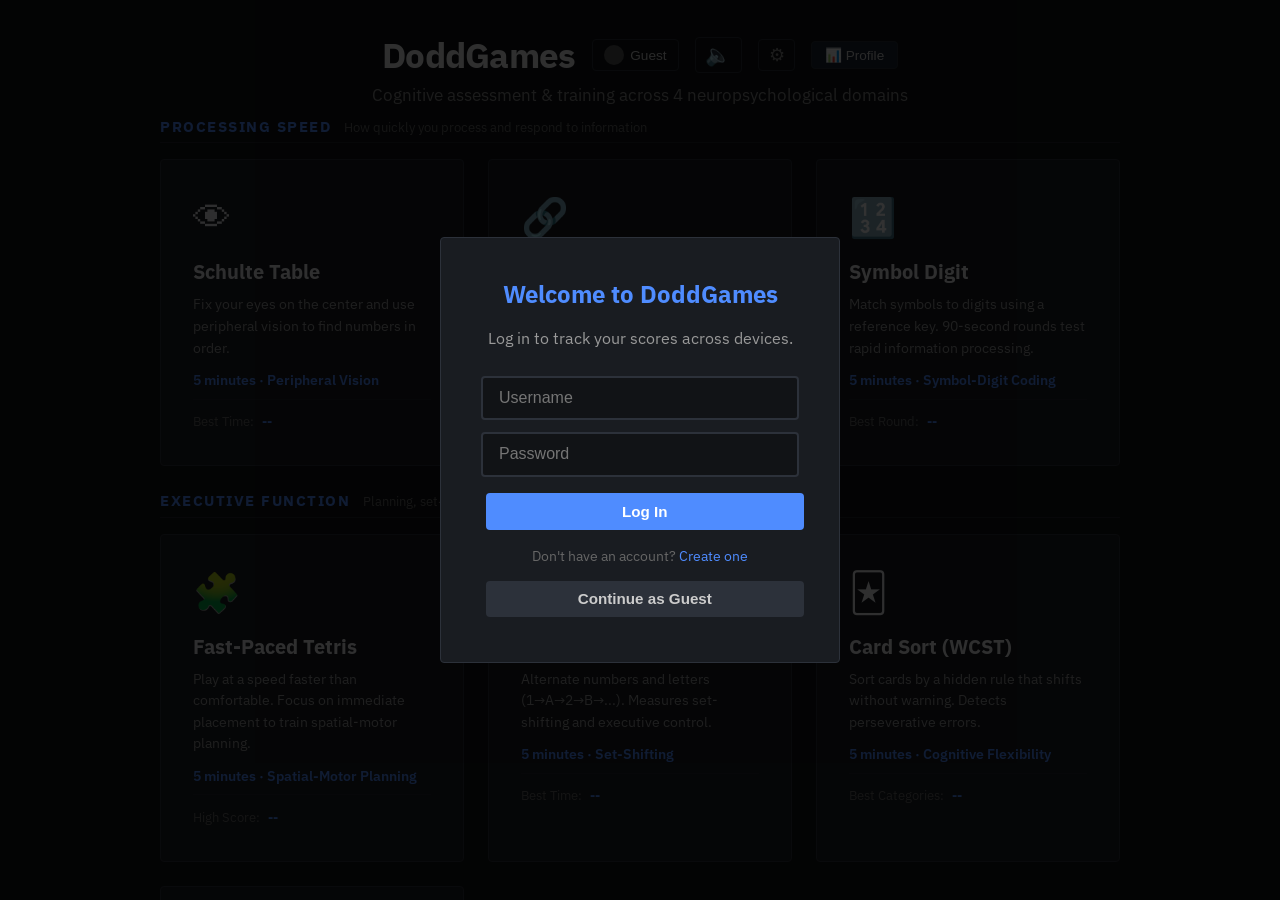
==== commit f4dc0c99: "Replace Inter with IBM Plex Sans Inter has become the default SaaS/AI-app typeface, so it reads as t" ====
--- a/index.html
+++ b/index.html
@@ -11,7 +11,7 @@
     <link rel="apple-touch-icon" href="/icon-192.png">
     <link rel="preconnect" href="https://fonts.googleapis.com">
     <link rel="preconnect" href="https://fonts.gstatic.com" crossorigin>
-    <link rel="stylesheet" href="https://fonts.googleapis.com/css2?family=IBM+Plex+Mono:wght@500&family=Inter:wght@400;500;600;700&display=swap">
+    <link rel="stylesheet" href="https://fonts.googleapis.com/css2?family=IBM+Plex+Mono:wght@500&family=IBM+Plex+Sans:wght@400;500;600;700&display=swap">
     <link rel="stylesheet" href="css/styles.css">
 </head>
 <body>
--- a/css/styles.css
+++ b/css/styles.css
@@ -19,7 +19,7 @@
     --bad: #f04747;
     --warn: #d6932b;
     --radius: 4px;
-    --font: 'Inter', 'IBM Plex Sans', system-ui, -apple-system, sans-serif;
+    --font: 'IBM Plex Sans', system-ui, -apple-system, sans-serif;
 }
 
 * { margin: 0; padding: 0; box-sizing: border-box; }
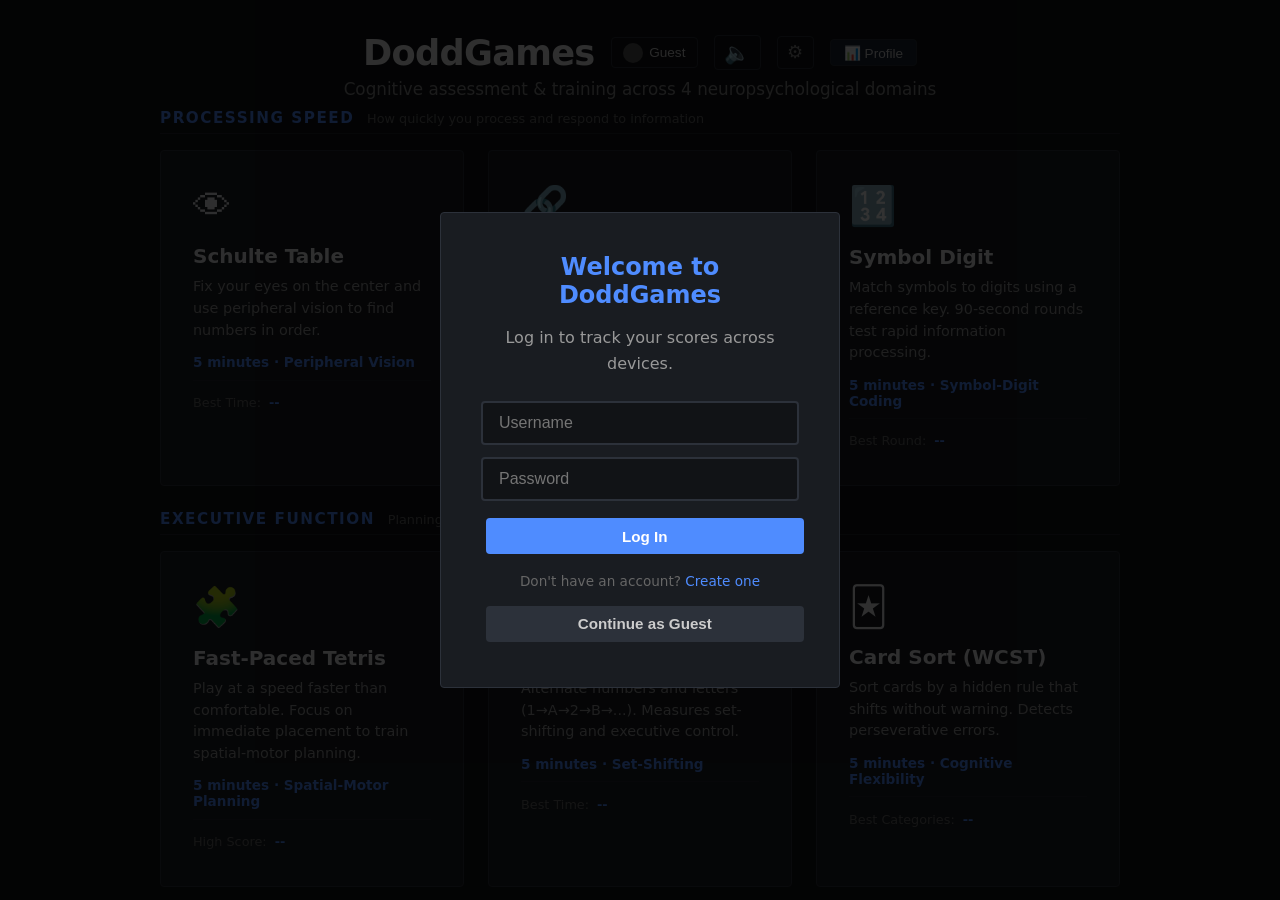
==== commit 469d0000: "Use native system font stack, drop the webfont dependency Replace the IBM Plex webfont with the plat" ====
--- a/index.html
+++ b/index.html
@@ -9,9 +9,6 @@
     <title>DoddGames — Cognitive Assessment Platform</title>
     <link rel="manifest" href="/manifest.json">
     <link rel="apple-touch-icon" href="/icon-192.png">
-    <link rel="preconnect" href="https://fonts.googleapis.com">
-    <link rel="preconnect" href="https://fonts.gstatic.com" crossorigin>
-    <link rel="stylesheet" href="https://fonts.googleapis.com/css2?family=IBM+Plex+Mono:wght@500&family=IBM+Plex+Sans:wght@400;500;600;700&display=swap">
     <link rel="stylesheet" href="css/styles.css">
 </head>
 <body>
--- a/css/styles.css
+++ b/css/styles.css
@@ -19,7 +19,8 @@
     --bad: #f04747;
     --warn: #d6932b;
     --radius: 4px;
-    --font: 'IBM Plex Sans', system-ui, -apple-system, sans-serif;
+    --font: system-ui, -apple-system, 'Segoe UI', Roboto, Helvetica, Arial, sans-serif;
+    --font-mono: ui-monospace, 'SF Mono', 'Cascadia Code', 'Segoe UI Mono', Consolas, monospace;
 }
 
 * { margin: 0; padding: 0; box-sizing: border-box; }
@@ -269,7 +270,7 @@
 }
 
 .timer-display {
-    font-family: 'IBM Plex Mono', ui-monospace, 'SF Mono', monospace;
+    font-family: var(--font-mono);
     font-size: 1.4rem;
     font-variant-numeric: tabular-nums;
     color: var(--text);
